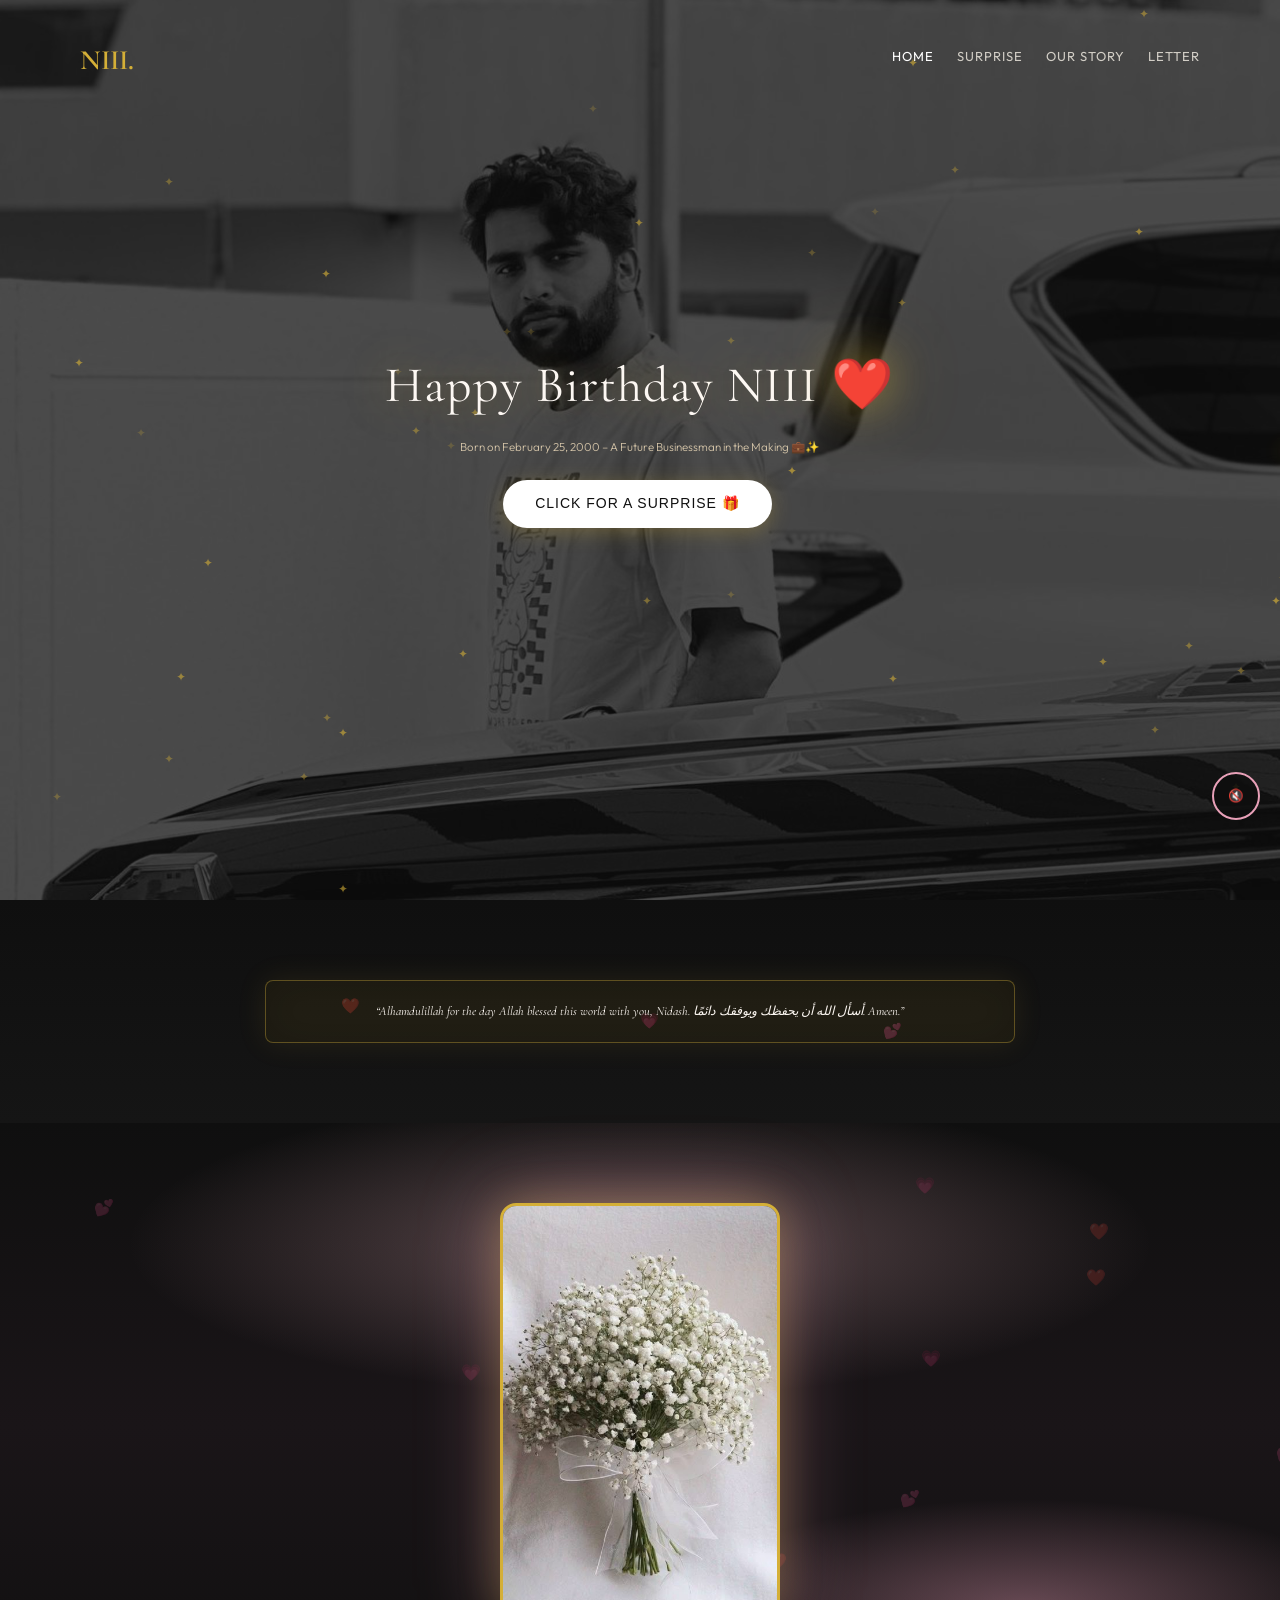
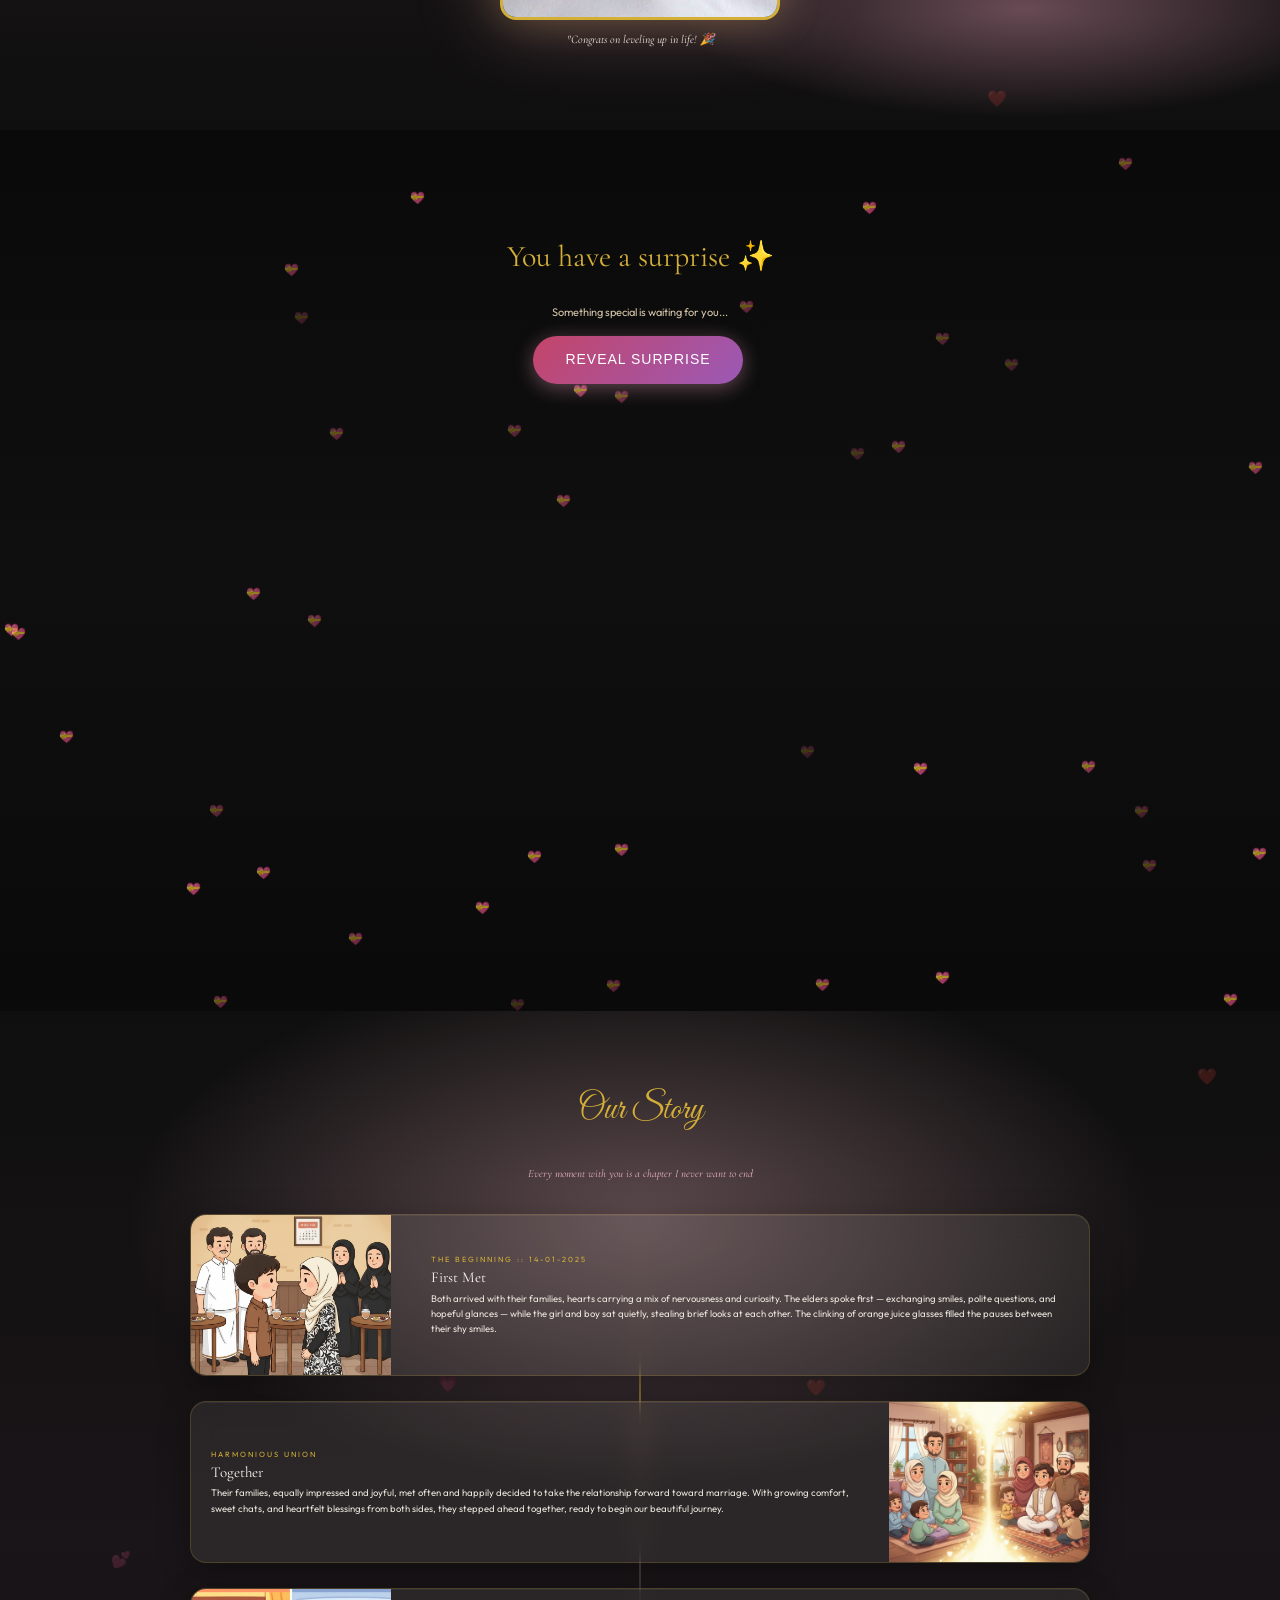
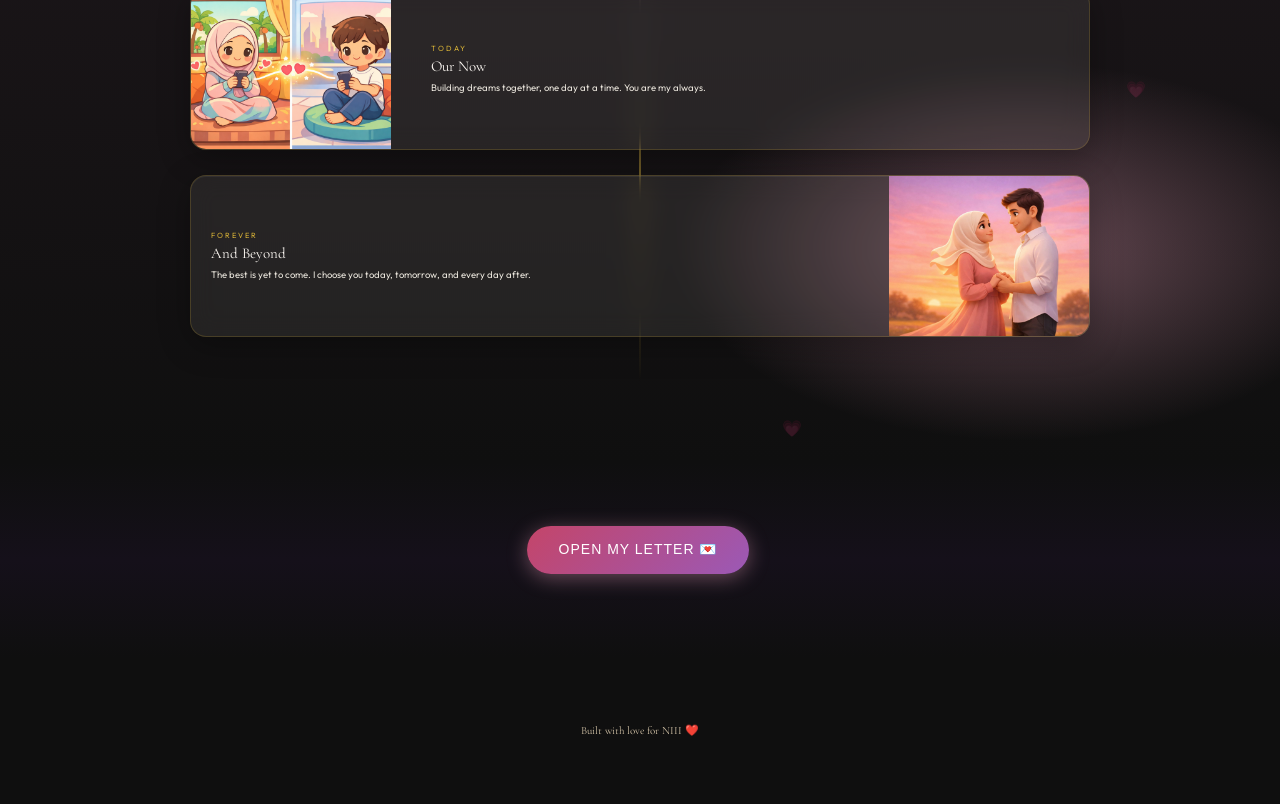
==== index.html @ e9a7aa78 "Add files via upload" ====
<!DOCTYPE html>
<html class="no-js" lang="en">
<head>
	<meta charset="utf-8">
	<meta http-equiv="X-UA-Compatible" content="IE=edge">
	<title>Happy Birthday NIII</title>
	<meta name="viewport" content="width=device-width, initial-scale=1">
	<meta name="description" content="Happy Birthday NIII — Built with love" />

	<link href="https://fonts.googleapis.com/css2?family=Great+Vibes&family=Cormorant+Garamond:ital,wght@0,400;0,600;1,400&family=Outfit:wght@300;400;500;600&display=swap" rel="stylesheet">

	<!-- Animate.css -->
	<link rel="stylesheet" href="css/animate.css">
	<link rel="stylesheet" href="css/icomoon.css">
	<link rel="stylesheet" href="css/bootstrap.css">
	<link rel="stylesheet" href="css/magnific-popup.css">
	<link rel="stylesheet" href="css/owl.carousel.min.css">
	<link rel="stylesheet" href="css/owl.theme.default.min.css">
	<link rel="stylesheet" href="css/style.css">

	<script src="js/modernizr-2.6.2.min.js"></script>
	<!--[if lt IE 9]>
	<script src="js/respond.min.js"></script>
	<![endif]-->
</head>
<body class="birthday-theme">
	<div class="fh5co-loader"></div>

	<!-- Engine intro overlay (hidden after intro) -->
	<div id="engine-intro" class="engine-intro">
		<div class="racing-line"></div>
		<div class="headlight-flash"></div>
	</div>

	<div id="page">
		<nav class="fh5co-nav birthday-nav" role="navigation">
			<div class="container">
				<div class="row">
					<div class="col-xs-6">
						<div id="fh5co-logo"><a href="index.html">NIII<strong>.</strong></a></div>
					</div>
					<div class="col-xs-6 text-right menu-1">
						<ul>
							<li class="active"><a href="#hero">Home</a></li>
							<li><a href="#surprise">Surprise</a></li>
							<li><a href="#our-story">Our Story</a></li>
							<li><a href="#letter-section">Letter</a></li>
						</ul>
					</div>
				</div>
			</div>
		</nav>

		<!-- SECTION 1 – HERO -->
		<header id="hero" class="fh5co-cover birthday-hero" role="banner">
			<div class="hero-bg" style="background-image:url(images/niith.jpeg);"></div>
			<div class="overlay"></div>
			<div class="particles-bg" id="particles-hero"></div>
			<div class="container">
				<div class="row">
					<div class="col-md-10 col-md-offset-1 text-center">
						<div class="display-t">
							<div class="display-tc animate-box" data-animate-effect="fadeIn">
								<h1 class="hero-title">Happy Birthday <span class="secret-name" id="secret-name" data-clicks="0">NIII</span> ❤️</h1>
								<h2 class="hero-subtitle">Born on February 25, 2000 – A Future Businessman in the Making 💼✨</h2>
								<!-- <div class="typing-wrap">
									<p class="typing-line"><span id="typing-text"></span><span class="cursor">|</span></p>
								</div> -->
								<p><a href="#surprise" class="btn btn-gold js-surprise-btn">Click for a Surprise 🎁</a></p>
							</div>
						</div>
					</div>
				</div>
			</div>
		</header>

		<!-- FOOD NOTICE -->
		<div id="food-notice" class="birthday-section food-notice-section">
			<div class="container">
				<div class="row">
					<div class="col-md-8 col-md-offset-2 text-center animate-box">
						<!-- <h2 class="section-heading cursive">Important Notice 🚨</h2> -->
						<div class="food-notice-box">
							<p class="food-notice-text">“Alhamdulillah for the day Allah blessed this world with you, Nidash. أسأل الله أن يحفظك ويوفقك دائمًا. Ameen.”</p>
							<div class="floating-food-icons">
								<span class="food-icon">❤️</span>
								<span class="food-icon">💕</span>
								<span class="food-icon">💗</span>
							</div>
						</div>
					</div>
				</div>
			</div>
		</div>

		<!-- BOUQUET SECTION (replaces clock) -->
		<!-- <div id="bouquet-section" class="birthday-section bouquet-section">
			<div class="container">
				<div class="row">
					<div class="col-md-6 col-md-offset-3 text-center animate-box">
						<div class="bouquet-image-wrap">
							<img src="images/dilshana.jpg" alt="Beautiful bouquet" class="bouquet-img" onerror="this.style.display='none'; this.nextElementSibling.style.display='block';">
							<div class="bouquet-placeholder" style="display:none;">💐</div>
						</div>
						<p class="bouquet-caption">For the most hardworking and loving soul</p>
					</div>
				</div>
			</div>
		</div> -->
		<!-- BOUQUET SECTION (replaces clock) -->
<div id="bouquet-section" class="birthday-section bouquet-section">
    <div class="our-story-bg">
        <div class="story-gradient"></div>
        <div class="story-hearts" id="story-hearts-bouquet"></div>
    </div>
    <div class="container">
        <div class="row">
            <div class="col-md-6 col-md-offset-3 text-center animate-box">
                <div class="bouquet-image-wrap">
                    <img src="images/dilshana.jpg" alt="Beautiful bouquet" class="bouquet-img" onerror="this.style.display='none'; this.nextElementSibling.style.display='block';">
                    <div class="bouquet-placeholder" style="display:none;">💐</div>
                </div>
                <p class="bouquet-caption">"Congrats on leveling up in life! 🎉</p>
            </div>
        </div>
    </div>
</div>

		<!-- SECTION 2 – SURPRISE (hidden until button click) -->
		<div id="surprise" class="birthday-section surprise-section">
			  <!-- Hero-style effect (no image, just overlay + particles) -->
         <div class="overlay"></div>
         <div class="particles-bg" id="particles-surprise"></div>
			<!-- Teaser: visible by default -->
			<div id="surprise-teaser" class="surprise-teaser">
				<div class="container">
					<div class="row">
						<div class="col-md-8 col-md-offset-2 text-center">
							<h2 class="section-heading cursive">You have a surprise ✨</h2>
							<p class="teaser-text">Something special is waiting for you...</p>
							<button type="button" class="btn btn-romantic js-reveal-surprise" id="reveal-surprise-btn">Reveal Surprise</button>
						</div>
					</div>
				</div>
			</div>
			<!-- Content: hidden until reveal (smooth fade-in / slide-up) -->
			<div id="surprise-content" class="surprise-content" aria-hidden="true">
				<div class="container">
					<div class="row">
						<div class="col-md-8 col-md-offset-2 text-center animate-box">
							<p class="surprise-reveal-message">Let's cut the cake together 🎂💖</p>
						</div>
					</div>
					<div class="row">
						<div class="col-md-8 col-md-offset-2 text-center animate-box">
							<p class="cake-hint">Click the cake to light the candles, then blow them 🕯️</p>
							<div class="cake-wrap" id="cake-wrap">
								<div class="cake-magic-glow" id="cake-magic-glow" aria-hidden="true"></div>
								<div class="cake-image-wrap js-cake-click" id="cake-3d" tabindex="0" role="button">
									<img src="images/momi.jpg" alt="Birthday cake" class="cake-img" onerror="this.src='data:image/svg+xml,%3Csvg xmlns=%22http://www.w3.org/2000/svg%22 viewBox=%220 0 200 180%22%3E%3Crect fill=%22%231a1a1a%22 width=%22200%22 height=%22180%22 rx=%2212%22/%3E%3Crect fill=%22%232a2a2a%22 x=%2240%22 y=%22120%22 width=%22120%22 height=%2240%22 rx=%224%22/%3E%3Crect fill=%22%232a2a2a%22 x=%2255%22 y=%2285%22 width=%2290%22 height=%2235%22 rx=%224%22/%3E%3Crect fill=%22%232a2a2a%22 x=%2270%22 y=%2255%22 width=%2260%22 height=%2230%22 rx=%224%22/%3E%3Ctext x=%22100%22 y=%22165%22 fill=%22%23d4af37%22 text-anchor=%22middle%22 font-size=%2214%22%3E🎂 Cake%3C/text%3E%3C/svg%3E';">
									<div class="candles-overlay" id="candles-wrap">
										<!-- <span class="candle" data-lit="false"></span> -->
										<span class="candle" data-lit="false"></span>
										<!-- <span class="candle" data-lit="false"></span> -->
									</div>
									<div class="cake-sparkles" id="cake-sparkles"></div>
									<div class="cake-smoke" id="cake-smoke" aria-hidden="true"></div>
								</div>
								<button type="button" class="btn btn-romantic btn-candles" id="blow-candles" disabled>Blow the Candles 🕯️</button>
							</div>
							<div id="confetti-container"></div>
							<div class="bouquet-wrap surprise-bouquet" id="bouquet-wrap">
								<!-- <div class="bouquet-emoji">💐</div>
								<p class="bouquet-text">"Congrats! You’ve officially leveled up in life. Cake and power-ups ahead!"</p> -->
								<div class="bouquet-emoji">🏁</div>
                                <p class="bouquet-text">"You’ve crossed the finish line of your last milestone. Start your next lap with style!"</p>
							</div>
						</div>
					</div>
				</div>
			</div>
		</div>

		<!-- OUR STORY – Timeline -->
		<div id="our-story" class="birthday-section our-story-section">
			<div class="our-story-bg">
				<div class="story-gradient"></div>
				<div class="story-hearts" id="story-hearts"></div>
			</div>
			<div class="container">
				<div class="row">
					<div class="col-md-8 col-md-offset-2 text-center section-header">
						<h2 class="section-heading cursive">Our Story</h2>
						<p class="section-sub">Every moment with you is a chapter I never want to end</p>
					</div>
				</div>
				<div class="timeline-wrap">
					<div class="timeline-line"></div>
					<article class="timeline-card timeline-left scroll-reveal">
						<div class="timeline-card-inner">
							<div class="timeline-img" style="background-image: url(images/final1.jpg);"></div>
							<div class="timeline-content">
								<span class="timeline-date">The Beginning :: 14-01-2025</span>
								<h3>First Met</h3>
								<p>Both arrived with their families, hearts carrying a mix of nervousness and curiosity. The elders spoke first — exchanging smiles, polite questions, and hopeful glances — while the girl and boy sat quietly, stealing brief looks at each other. The clinking of orange juice glasses filled the pauses between their shy smiles.</p>
							</div>
						</div>
					</article>
					<article class="timeline-card timeline-right scroll-reveal">
						<div class="timeline-card-inner">
							<div class="timeline-img" style="background-image: url(images/familyfinal.jpg);"></div>
							<div class="timeline-content">
								<span class="timeline-date">Harmonious Union</span>
								<h3>Together</h3>
								<p>Their families, equally impressed and joyful, met often and happily decided to take the relationship forward toward marriage. With growing comfort, sweet chats, and heartfelt blessings from both sides, they stepped ahead together, ready to begin our beautiful journey.</p>
							</div>
						</div>
					</article>
					<article class="timeline-card timeline-left scroll-reveal">
						<div class="timeline-card-inner">
							<div class="timeline-img" style="background-image: url(images/thirdd.png);"></div>
							<div class="timeline-content">
								<span class="timeline-date">Today</span>
								<h3>Our Now</h3>
								<p>Building dreams together, one day at a time. You are my always.</p>
							</div>
						</div>
					</article>
					<article class="timeline-card timeline-right scroll-reveal">
						<div class="timeline-card-inner">
							<div class="timeline-img" style="background-image: url(images/us.jpeg);"></div>
							<div class="timeline-content">
								<span class="timeline-date">Forever</span>
								<h3>And Beyond</h3>
								<p>The best is yet to come. I choose you today, tomorrow, and every day after.</p>
							</div>
						</div>
					</article>
				</div>
			</div>
		</div>

		<!-- LETTER SECTION – opens on separate page -->
		<div id="letter-section" class="birthday-section letter-section">
			<div class="container">
				<div class="row">
					<div class="col-md-8 col-md-offset-2 text-center">
						<a href="letter.html" class="btn btn-romantic btn-open-letter" id="open-letter-btn">Open My Letter 💌</a>
					</div>
				</div>
			</div>
		</div>

		<!-- FOOTER -->
		<footer id="fh5co-footer" class="birthday-footer" role="contentinfo">
			<!-- <div class="hearts-bg" id="hearts-bg"></div> -->
			<div class="container">
				<div class="row copyright">
					<div class="col-md-12 text-center">
						<p class="footer-text">Built with love for NIII ❤️</p>
					</div>
				</div>
			</div>
		</footer>
	</div>

	<!-- Secret popup -->
	<div id="secret-popup" class="secret-popup-overlay">
		<div class="secret-popup">
			<p class="secret-popup-text">"Our first birthday together… and just the beginning of forever."</p>
			<button type="button" class="btn btn-gold btn-close-popup" id="close-secret-popup">Close</button>
		</div>
	</div>

	<!-- Music toggle (fixed) -->
	<button type="button" id="music-toggle" class="music-toggle-btn" title="Toggle background music" aria-label="Toggle music">
		<span class="music-icon music-off">🔇</span>
		<span class="music-icon music-on">🎵</span>
	</button>

	<div class="gototop js-top">
		<a href="#" class="js-gotop"><i class="icon-arrow-up"></i></a>
	</div>

	<!-- Romantic background layer (hearts, particles, gradient) -->
	<div id="romantic-bg" class="romantic-bg">
		<div class="romantic-gradient"></div>
		<div class="romantic-particles" id="romantic-particles"></div>
		<div class="romantic-hearts" id="romantic-hearts"></div>
		<div class="romantic-glow"></div>
	</div>

	<!-- Audio: engine (add your file to sounds/engine.mp3) and optional romantic music -->
	<!-- <audio id="engine-sound" preload="auto">
		<source src="sounds/engine.mp3" type="audio/mpeg">
	</audio> -->
	<audio id="romantic-music" preload="auto" loop>
		<source src="sounds/hbd.mp3" type="audio/mpeg">
	</audio>
	<!-- <audio id="sparkle-sound" preload="auto">
		<source src="sounds/sparkle.mp3" type="audio/mpeg">
	</audio> -->

	<script src="js/jquery.min.js"></script>
	<script src="js/jquery.easing.1.3.js"></script>
	<script src="js/bootstrap.min.js"></script>
	<script src="js/jquery.waypoints.min.js"></script>
	<script src="js/owl.carousel.min.js"></script>
	<script src="js/jquery.stellar.min.js"></script>
	<script src="js/jquery.magnific-popup.min.js"></script>
	<script src="js/jquery.countTo.js"></script>
	<script src="js/magnific-popup-options.js"></script>
	<script src="js/main.js"></script>
	<script src="js/birthday.js"></script>
</body>
</html>
---- css/icomoon.css ----
@font-face {
  font-family: 'icomoon';
  src:  url('../fonts/icomoon/icomoon.eot?6iuir');
  src:  url('../fonts/icomoon/icomoon.eot?6iuir#iefix') format('embedded-opentype'),
    url('../fonts/icomoon/icomoon.ttf?6iuir') format('truetype'),
    url('../fonts/icomoon/icomoon.woff?6iuir') format('woff'),
    url('../fonts/icomoon/icomoon.svg?6iuir#icomoon') format('svg');
  font-weight: normal;
  font-style: normal;
}

[class^="icon-"], [class*=" icon-"] {
  /* use !important to prevent issues with browser extensions that change fonts */
  font-family: 'icomoon' !important;
  speak: none;
  font-style: normal;
  font-weight: normal;
  font-variant: normal;
  text-transform: none;
  line-height: 1;

  /* Better Font Rendering =========== */
  -webkit-font-smoothing: antialiased;
  -moz-osx-font-smoothing: grayscale;
}

.icon-eye:before {
  content: "\e000";
}
.icon-paper-clip:before {
  content: "\e001";
}
.icon-mail:before {
  content: "\e002";
}
.icon-toggle:before {
  content: "\e003";
}
.icon-layout:before {
  content: "\e004";
}
.icon-link:before {
  content: "\e005";
}
.icon-bell:before {
  content: "\e006";
}
.icon-lock:before {
  content: "\e007";
}
.icon-unlock:before {
  content: "\e008";
}
.icon-ribbon:before {
  content: "\e009";
}
.icon-image:before {
  content: "\e010";
}
.icon-signal:before {
  content: "\e011";
}
.icon-target:before {
  content: "\e012";
}
.icon-clipboard:before {
  content: "\e013";
}
.icon-clock:before {
  content: "\e014";
}
.icon-watch:before {
  content: "\e015";
}
.icon-air-play:before {
  content: "\e016";
}
.icon-camera:before {
  content: "\e017";
}
.icon-video:before {
  content: "\e018";
}
.icon-disc:before {
  content: "\e019";
}
.icon-printer:before {
  content: "\e020";
}
.icon-monitor:before {
  content: "\e021";
}
.icon-server:before {
  content: "\e022";
}
.icon-cog:before {
  content: "\e023";
}
.icon-heart:before {
  content: "\e024";
}
.icon-paragraph:before {
  content: "\e025";
}
.icon-align-justify:before {
  content: "\e026";
}
.icon-align-left:before {
  content: "\e027";
}
.icon-align-center:before {
  content: "\e028";
}
.icon-align-right:before {
  content: "\e029";
}
.icon-book:before {
  content: "\e030";
}
.icon-layers:before {
  content: "\e031";
}
.icon-stack:before {
  content: "\e032";
}
.icon-stack-2:before {
  content: "\e033";
}
.icon-paper:before {
  content: "\e034";
}
.icon-paper-stack:before {
  content: "\e035";
}
.icon-search:before {
  content: "\e036";
}
.icon-zoom-in:before {
  content: "\e037";
}
.icon-zoom-out:before {
  content: "\e038";
}
.icon-reply:before {
  content: "\e039";
}
.icon-circle-plus:before {
  content: "\e040";
}
.icon-circle-minus:before {
  content: "\e041";
}
.icon-circle-check:before {
  content: "\e042";
}
.icon-circle-cross:before {
  content: "\e043";
}
.icon-square-plus:before {
  content: "\e044";
}
.icon-square-minus:before {
  content: "\e045";
}
.icon-square-check:before {
  content: "\e046";
}
.icon-square-cross:before {
  content: "\e047";
}
.icon-microphone:before {
  content: "\e048";
}
.icon-record:before {
  content: "\e049";
}
.icon-skip-back:before {
  content: "\e050";
}
.icon-rewind:before {
  content: "\e051";
}
.icon-play:before {
  content: "\e052";
}
.icon-pause:before {
  content: "\e053";
}
.icon-stop:before {
  content: "\e054";
}
.icon-fast-forward:before {
  content: "\e055";
}
.icon-skip-forward:before {
  content: "\e056";
}
.icon-shuffle:before {
  content: "\e057";
}
.icon-repeat:before {
  content: "\e058";
}
.icon-folder:before {
  content: "\e059";
}
.icon-umbrella:before {
  content: "\e060";
}
.icon-moon:before {
  content: "\e061";
}
.icon-thermometer:before {
  content: "\e062";
}
.icon-drop:before {
  content: "\e063";
}
.icon-sun:before {
  content: "\e064";
}
.icon-cloud:before {
  content: "\e065";
}
.icon-cloud-upload:before {
  content: "\e066";
}
.icon-cloud-download:before {
  content: "\e067";
}
.icon-upload:before {
  content: "\e068";
}
.icon-download:before {
  content: "\e069";
}
.icon-location:before {
  content: "\e070";
}
.icon-location-2:before {
  content: "\e071";
}
.icon-map:before {
  content: "\e072";
}
.icon-battery:before {
  content: "\e073";
}
.icon-head:before {
  content: "\e074";
}
.icon-briefcase:before {
  content: "\e075";
}
.icon-speech-bubble:before {
  content: "\e076";
}
.icon-anchor:before {
  content: "\e077";
}
.icon-globe:before {
  content: "\e078";
}
.icon-box:before {
  content: "\e079";
}
.icon-reload:before {
  content: "\e080";
}
.icon-share:before {
  content: "\e081";
}
.icon-marquee:before {
  content: "\e082";
}
.icon-marquee-plus:before {
  content: "\e083";
}
.icon-marquee-minus:before {
  content: "\e084";
}
.icon-tag:before {
  content: "\e085";
}
.icon-power:before {
  content: "\e086";
}
.icon-command:before {
  content: "\e087";
}
.icon-alt:before {
  content: "\e088";
}
.icon-esc:before {
  content: "\e089";
}
.icon-bar-graph:before {
  content: "\e090";
}
.icon-bar-graph-2:before {
  content: "\e091";
}
.icon-pie-graph:before {
  content: "\e092";
}
.icon-star:before {
  content: "\e093";
}
.icon-arrow-left:before {
  content: "\e094";
}
.icon-arrow-right:before {
  content: "\e095";
}
.icon-arrow-up:before {
  content: "\e096";
}
.icon-arrow-down:before {
  content: "\e097";
}
.icon-volume:before {
  content: "\e098";
}
.icon-mute:before {
  content: "\e099";
}
.icon-content-right:before {
  content: "\e100";
}
.icon-content-left:before {
  content: "\e101";
}
.icon-grid:before {
  content: "\e102";
}
.icon-grid-2:before {
  content: "\e103";
}
.icon-columns:before {
  content: "\e104";
}
.icon-loader:before {
  content: "\e105";
}
.icon-bag:before {
  content: "\e106";
}
.icon-ban:before {
  content: "\e107";
}
.icon-flag:before {
  content: "\e108";
}
.icon-trash:before {
  content: "\e109";
}
.icon-expand:before {
  content: "\e110";
}
.icon-contract:before {
  content: "\e111";
}
.icon-maximize:before {
  content: "\e112";
}
.icon-minimize:before {
  content: "\e113";
}
.icon-plus:before {
  content: "\e114";
}
.icon-minus:before {
  content: "\e115";
}
.icon-check:before {
  content: "\e116";
}
.icon-cross:before {
  content: "\e117";
}
.icon-move:before {
  content: "\e118";
}
.icon-delete:before {
  content: "\e119";
}
.icon-menu:before {
  content: "\e120";
}
.icon-archive:before {
  content: "\e121";
}
.icon-inbox:before {
  content: "\e122";
}
.icon-outbox:before {
  content: "\e123";
}
.icon-file:before {
  content: "\e124";
}
.icon-file-add:before {
  content: "\e125";
}
.icon-file-subtract:before {
  content: "\e126";
}
.icon-help:before {
  content: "\e127";
}
.icon-open:before {
  content: "\e128";
}
.icon-ellipsis:before {
  content: "\e129";
}
.icon-add-to-list:before {
  content: "\e900";
}
.icon-classic-computer:before {
  content: "\e901";
}
.icon-controller-fast-backward:before {
  content: "\e902";
}
.icon-creative-commons-attribution:before {
  content: "\e903";
}
.icon-creative-commons-noderivs:before {
  content: "\e904";
}
.icon-creative-commons-noncommercial-eu:before {
  content: "\e905";
}
.icon-creative-commons-noncommercial-us:before {
  content: "\e906";
}
.icon-creative-commons-public-domain:before {
  content: "\e907";
}
.icon-creative-commons-remix:before {
  content: "\e908";
}
.icon-creative-commons-share:before {
  content: "\e909";
}
.icon-creative-commons-sharealike:before {
  content: "\e90a";
}
.icon-creative-commons:before {
  content: "\e90b";
}
.icon-document-landscape:before {
  content: "\e90c";
}
.icon-remove-user:before {
  content: "\e90d";
}
.icon-warning:before {
  content: "\e90e";
}
.icon-arrow-bold-down:before {
  content: "\e90f";
}
.icon-arrow-bold-left:before {
  content: "\e910";
}
.icon-arrow-bold-right:before {
  content: "\e911";
}
.icon-arrow-bold-up:before {
  content: "\e912";
}
.icon-arrow-down2:before {
  content: "\e913";
}
.icon-arrow-left2:before {
  content: "\e914";
}
.icon-arrow-long-down:before {
  content: "\e915";
}
.icon-arrow-long-left:before {
  content: "\e916";
}
.icon-arrow-long-right:before {
  content: "\e917";
}
.icon-arrow-long-up:before {
  content: "\e918";
}
.icon-arrow-right2:before {
  content: "\e919";
}
.icon-arrow-up2:before {
  content: "\e91a";
}
.icon-arrow-with-circle-down:before {
  content: "\e91b";
}
.icon-arrow-with-circle-left:before {
  content: "\e91c";
}
.icon-arrow-with-circle-right:before {
  content: "\e91d";
}
.icon-arrow-with-circle-up:before {
  content: "\e91e";
}
.icon-bookmark:before {
  content: "\e91f";
}
.icon-bookmarks:before {
  content: "\e920";
}
.icon-chevron-down:before {
  content: "\e921";
}
.icon-chevron-left:before {
  content: "\e922";
}
.icon-chevron-right:before {
  content: "\e923";
}
.icon-chevron-small-down:before {
  content: "\e924";
}
.icon-chevron-small-left:before {
  content: "\e925";
}
.icon-chevron-small-right:before {
  content: "\e926";
}
.icon-chevron-small-up:before {
  content: "\e927";
}
.icon-chevron-thin-down:before {
  content: "\e928";
}
.icon-chevron-thin-left:before {
  content: "\e929";
}
.icon-chevron-thin-right:before {
  content: "\e92a";
}
.icon-chevron-thin-up:before {
  content: "\e92b";
}
.icon-chevron-up:before {
  content: "\e92c";
}
.icon-chevron-with-circle-down:before {
  content: "\e92d";
}
.icon-chevron-with-circle-left:before {
  content: "\e92e";
}
.icon-chevron-with-circle-right:before {
  content: "\e92f";
}
.icon-chevron-with-circle-up:before {
  content: "\e930";
}
.icon-cloud2:before {
  content: "\e931";
}
.icon-controller-fast-forward:before {
  content: "\e932";
}
.icon-controller-jump-to-start:before {
  content: "\e933";
}
.icon-controller-next:before {
  content: "\e934";
}
.icon-controller-paus:before {
  content: "\e935";
}
.icon-controller-play:before {
  content: "\e936";
}
.icon-controller-record:before {
  content: "\e937";
}
.icon-controller-stop:before {
  content: "\e938";
}
.icon-controller-volume:before {
  content: "\e939";
}
.icon-dot-single:before {
  content: "\e93a";
}
.icon-dots-three-horizontal:before {
  content: "\e93b";
}
.icon-dots-three-vertical:before {
  content: "\e93c";
}
.icon-dots-two-horizontal:before {
  content: "\e93d";
}
.icon-dots-two-vertical:before {
  content: "\e93e";
}
.icon-download2:before {
  content: "\e93f";
}
.icon-emoji-flirt:before {
  content: "\e940";
}
.icon-flow-branch:before {
  content: "\e941";
}
.icon-flow-cascade:before {
  content: "\e942";
}
.icon-flow-line:before {
  content: "\e943";
}
.icon-flow-parallel:before {
  content: "\e944";
}
.icon-flow-tree:before {
  content: "\e945";
}
.icon-install:before {
  content: "\e946";
}
.icon-layers2:before {
  content: "\e947";
}
.icon-open-book:before {
  content: "\e948";
}
.icon-resize-100:before {
  content: "\e949";
}
.icon-resize-full-screen:before {
  content: "\e94a";
}
.icon-save:before {
  content: "\e94b";
}
.icon-select-arrows:before {
  content: "\e94c";
}
.icon-sound-mute:before {
  content: "\e94d";
}
.icon-sound:before {
  content: "\e94e";
}
.icon-trash2:before {
  content: "\e94f";
}
.icon-triangle-down:before {
  content: "\e950";
}
.icon-triangle-left:before {
  content: "\e951";
}
.icon-triangle-right:before {
  content: "\e952";
}
.icon-triangle-up:before {
  content: "\e953";
}
.icon-uninstall:before {
  content: "\e954";
}
.icon-upload-to-cloud:before {
  content: "\e955";
}
.icon-upload2:before {
  content: "\e956";
}
.icon-add-user:before {
  content: "\e957";
}
.icon-address:before {
  content: "\e958";
}
.icon-adjust:before {
  content: "\e959";
}
.icon-air:before {
  content: "\e95a";
}
.icon-aircraft-landing:before {
  content: "\e95b";
}
.icon-aircraft-take-off:before {
  content: "\e95c";
}
.icon-aircraft:before {
  content: "\e95d";
}
.icon-align-bottom:before {
  content: "\e95e";
}
.icon-align-horizontal-middle:before {
  content: "\e95f";
}
.icon-align-left2:before {
  content: "\e960";
}
.icon-align-right2:before {
  content: "\e961";
}
.icon-align-top:before {
  content: "\e962";
}
.icon-align-vertical-middle:before {
  content: "\e963";
}
.icon-archive2:before {
  content: "\e964";
}
.icon-area-graph:before {
  content: "\e965";
}
.icon-attachment:before {
  content: "\e966";
}
.icon-awareness-ribbon:before {
  content: "\e967";
}
.icon-back-in-time:before {
  content: "\e968";
}
.icon-back:before {
  content: "\e969";
}
.icon-bar-graph2:before {
  content: "\e96a";
}
.icon-battery2:before {
  content: "\e96b";
}
.icon-beamed-note:before {
  content: "\e96c";
}
.icon-bell2:before {
  content: "\e96d";
}
.icon-blackboard:before {
  content: "\e96e";
}
.icon-block:before {
  content: "\e96f";
}
.icon-book2:before {
  content: "\e970";
}
.icon-bowl:before {
  content: "\e971";
}
.icon-box2:before {
  content: "\e972";
}
.icon-briefcase2:before {
  content: "\e973";
}
.icon-browser:before {
  content: "\e974";
}
.icon-brush:before {
  content: "\e975";
}
.icon-bucket:before {
  content: "\e976";
}
.icon-cake:before {
  content: "\e977";
}
.icon-calculator:before {
  content: "\e978";
}
.icon-calendar:before {
  content: "\e979";
}
.icon-camera2:before {
  content: "\e97a";
}
.icon-ccw:before {
  content: "\e97b";
}
.icon-chat:before {
  content: "\e97c";
}
.icon-check2:before {
  content: "\e97d";
}
.icon-circle-with-cross:before {
  content: "\e97e";
}
.icon-circle-with-minus:before {
  content: "\e97f";
}
.icon-circle-with-plus:before {
  content: "\e980";
}
.icon-circle:before {
  content: "\e981";
}
.icon-circular-graph:before {
  content: "\e982";
}
.icon-clapperboard:before {
  content: "\e983";
}
.icon-clipboard2:before {
  content: "\e984";
}
.icon-clock2:before {
  content: "\e985";
}
.icon-code:before {
  content: "\e986";
}
.icon-cog2:before {
  content: "\e987";
}
.icon-colours:before {
  content: "\e988";
}
.icon-compass:before {
  content: "\e989";
}
.icon-copy:before {
  content: "\e98a";
}
.icon-credit-card:before {
  content: "\e98b";
}
.icon-credit:before {
  content: "\e98c";
}
.icon-cross2:before {
  content: "\e98d";
}
.icon-cup:before {
  content: "\e98e";
}
.icon-cw:before {
  content: "\e98f";
}
.icon-cycle:before {
  content: "\e990";
}
.icon-database:before {
  content: "\e991";
}
.icon-dial-pad:before {
  content: "\e992";
}
.icon-direction:before {
  content: "\e993";
}
.icon-document:before {
  content: "\e994";
}
.icon-documents:before {
  content: "\e995";
}
.icon-drink:before {
  content: "\e996";
}
.icon-drive:before {
  content: "\e997";
}
.icon-drop2:before {
  content: "\e998";
}
.icon-edit:before {
  content: "\e999";
}
.icon-email:before {
  content: "\e99a";
}
.icon-emoji-happy:before {
  content: "\e99b";
}
.icon-emoji-neutral:before {
  content: "\e99c";
}
.icon-emoji-sad:before {
  content: "\e99d";
}
.icon-erase:before {
  content: "\e99e";
}
.icon-eraser:before {
  content: "\e99f";
}
.icon-export:before {
  content: "\e9a0";
}
.icon-eye2:before {
  content: "\e9a1";
}
.icon-feather:before {
  content: "\e9a2";
}
.icon-flag2:before {
  content: "\e9a3";
}
.icon-flash:before {
  content: "\e9a4";
}
.icon-flashlight:before {
  content: "\e9a5";
}
.icon-flat-brush:before {
  content: "\e9a6";
}
.icon-folder-images:before {
  content: "\e9a7";
}
.icon-folder-music:before {
  content: "\e9a8";
}
.icon-folder-video:before {
  content: "\e9a9";
}
.icon-folder2:before {
  content: "\e9aa";
}
.icon-forward:before {
  content: "\e9ab";
}
.icon-funnel:before {
  content: "\e9ac";
}
.icon-game-controller:before {
  content: "\e9ad";
}
.icon-gauge:before {
  content: "\e9ae";
}
.icon-globe2:before {
  content: "\e9af";
}
.icon-graduation-cap:before {
  content: "\e9b0";
}
.icon-grid2:before {
  content: "\e9b1";
}
.icon-hair-cross:before {
  content: "\e9b2";
}
.icon-hand:before {
  content: "\e9b3";
}
.icon-heart-outlined:before {
  content: "\e9b4";
}
.icon-heart2:before {
  content: "\e9b5";
}
.icon-help-with-circle:before {
  content: "\e9b6";
}
.icon-help2:before {
  content: "\e9b7";
}
.icon-home:before {
  content: "\e9b8";
}
.icon-hour-glass:before {
  content: "\e9b9";
}
.icon-image-inverted:before {
  content: "\e9ba";
}
.icon-image2:before {
  content: "\e9bb";
}
.icon-images:before {
  content: "\e9bc";
}
.icon-inbox2:before {
  content: "\e9bd";
}
.icon-infinity:before {
  content: "\e9be";
}
.icon-info-with-circle:before {
  content: "\e9bf";
}
.icon-info:before {
  content: "\e9c0";
}
.icon-key:before {
  content: "\e9c1";
}
.icon-keyboard:before {
  content: "\e9c2";
}
.icon-lab-flask:before {
  content: "\e9c3";
}
.icon-landline:before {
  content: "\e9c4";
}
.icon-language:before {
  content: "\e9c5";
}
.icon-laptop:before {
  content: "\e9c6";
}
.icon-leaf:before {
  content: "\e9c7";
}
.icon-level-down:before {
  content: "\e9c8";
}
.icon-level-up:before {
  content: "\e9c9";
}
.icon-lifebuoy:before {
  content: "\e9ca";
}
.icon-light-bulb:before {
  content: "\e9cb";
}
.icon-light-down:before {
  content: "\e9cc";
}
.icon-light-up:before {
  content: "\e9cd";
}
.icon-line-graph:before {
  content: "\e9ce";
}
.icon-link2:before {
  content: "\e9cf";
}
.icon-list:before {
  content: "\e9d0";
}
.icon-location-pin:before {
  content: "\e9d1";
}
.icon-location2:before {
  content: "\e9d2";
}
.icon-lock-open:before {
  content: "\e9d3";
}
.icon-lock2:before {
  content: "\e9d4";
}
.icon-log-out:before {
  content: "\e9d5";
}
.icon-login:before {
  content: "\e9d6";
}
.icon-loop:before {
  content: "\e9d7";
}
.icon-magnet:before {
  content: "\e9d8";
}
.icon-magnifying-glass:before {
  content: "\e9d9";
}
.icon-mail2:before {
  content: "\e9da";
}
.icon-man:before {
  content: "\e9db";
}
.icon-map2:before {
  content: "\e9dc";
}
.icon-mask:before {
  content: "\e9dd";
}
.icon-medal:before {
  content: "\e9de";
}
.icon-megaphone:before {
  content: "\e9df";
}
.icon-menu2:before {
  content: "\e9e0";
}
.icon-message:before {
  content: "\e9e1";
}
.icon-mic:before {
  content: "\e9e2";
}
.icon-minus2:before {
  content: "\e9e3";
}
.icon-mobile:before {
  content: "\e9e4";
}
.icon-modern-mic:before {
  content: "\e9e5";
}
.icon-moon2:before {
  content: "\e9e6";
}
.icon-mouse:before {
  content: "\e9e7";
}
.icon-music:before {
  content: "\e9e8";
}
.icon-network:before {
  content: "\e9e9";
}
.icon-new-message:before {
  content: "\e9ea";
}
.icon-new:before {
  content: "\e9eb";
}
.icon-news:before {
  content: "\e9ec";
}
.icon-note:before {
  content: "\e9ed";
}
.icon-notification:before {
  content: "\e9ee";
}
.icon-old-mobile:before {
  content: "\e9ef";
}
.icon-old-phone:before {
  content: "\e9f0";
}
.icon-palette:before {
  content: "\e9f1";
}
.icon-paper-plane:before {
  content: "\e9f2";
}
.icon-pencil:before {
  content: "\e9f3";
}
.icon-phone:before {
  content: "\e9f4";
}
.icon-pie-chart:before {
  content: "\e9f5";
}
.icon-pin:before {
  content: "\e9f6";
}
.icon-plus2:before {
  content: "\e9f7";
}
.icon-popup:before {
  content: "\e9f8";
}
.icon-power-plug:before {
  content: "\e9f9";
}
.icon-price-ribbon:before {
  content: "\e9fa";
}
.icon-price-tag:before {
  content: "\e9fb";
}
.icon-print:before {
  content: "\e9fc";
}
.icon-progress-empty:before {
  content: "\e9fd";
}
.icon-progress-full:before {
  content: "\e9fe";
}
.icon-progress-one:before {
  content: "\e9ff";
}
.icon-progress-two:before {
  content: "\ea00";
}
.icon-publish:before {
  content: "\ea01";
}
.icon-quote:before {
  content: "\ea02";
}
.icon-radio:before {
  content: "\ea03";
}
.icon-reply-all:before {
  content: "\ea04";
}
.icon-reply2:before {
  content: "\ea05";
}
.icon-retweet:before {
  content: "\ea06";
}
.icon-rocket:before {
  content: "\ea07";
}
.icon-round-brush:before {
  content: "\ea08";
}
.icon-rss:before {
  content: "\ea09";
}
.icon-ruler:before {
  content: "\ea0a";
}
.icon-scissors:before {
  content: "\ea0b";
}
.icon-share-alternitive:before {
  content: "\ea0c";
}
.icon-share2:before {
  content: "\ea0d";
}
.icon-shareable:before {
  content: "\ea0e";
}
.icon-shield:before {
  content: "\ea0f";
}
.icon-shop:before {
  content: "\ea10";
}
.icon-shopping-bag:before {
  content: "\ea11";
}
.icon-shopping-basket:before {
  content: "\ea12";
}
.icon-shopping-cart:before {
  content: "\ea13";
}
.icon-shuffle2:before {
  content: "\ea14";
}
.icon-signal2:before {
  content: "\ea15";
}
.icon-sound-mix:before {
  content: "\ea16";
}
.icon-sports-club:before {
  content: "\ea17";
}
.icon-spreadsheet:before {
  content: "\ea18";
}
.icon-squared-cross:before {
  content: "\ea19";
}
.icon-squared-minus:before {
  content: "\ea1a";
}
.icon-squared-plus:before {
  content: "\ea1b";
}
.icon-star-outlined:before {
  content: "\ea1c";
}
.icon-star2:before {
  content: "\ea1d";
}
.icon-stopwatch:before {
  content: "\ea1e";
}
.icon-suitcase:before {
  content: "\ea1f";
}
.icon-swap:before {
  content: "\ea20";
}
.icon-sweden:before {
  content: "\ea21";
}
.icon-switch:before {
  content: "\ea22";
}
.icon-tablet:before {
  content: "\ea23";
}
.icon-tag2:before {
  content: "\ea24";
}
.icon-text-document-inverted:before {
  content: "\ea25";
}
.icon-text-document:before {
  content: "\ea26";
}
.icon-text:before {
  content: "\ea27";
}
.icon-thermometer2:before {
  content: "\ea28";
}
.icon-thumbs-down:before {
  content: "\ea29";
}
.icon-thumbs-up:before {
  content: "\ea2a";
}
.icon-thunder-cloud:before {
  content: "\ea2b";
}
.icon-ticket:before {
  content: "\ea2c";
}
.icon-time-slot:before {
  content: "\ea2d";
}
.icon-tools:before {
  content: "\ea2e";
}
.icon-traffic-cone:before {
  content: "\ea2f";
}
.icon-tree:before {
  content: "\ea30";
}
.icon-trophy:before {
  content: "\ea31";
}
.icon-tv:before {
  content: "\ea32";
}
.icon-typing:before {
  content: "\ea33";
}
.icon-unread:before {
  content: "\ea34";
}
.icon-untag:before {
  content: "\ea35";
}
.icon-user:before {
  content: "\ea36";
}
.icon-users:before {
  content: "\ea37";
}
.icon-v-card:before {
  content: "\ea38";
}
.icon-video2:before {
  content: "\ea39";
}
.icon-vinyl:before {
  content: "\ea3a";
}
.icon-voicemail:before {
  content: "\ea3b";
}
.icon-wallet:before {
  content: "\ea3c";
}
.icon-water:before {
  content: "\ea3d";
}
.icon-px-with-circle:before {
  content: "\ea3e";
}
.icon-px:before {
  content: "\ea3f";
}
.icon-basecamp:before {
  content: "\ea40";
}
.icon-behance:before {
  content: "\ea41";
}
.icon-creative-cloud:before {
  content: "\ea42";
}
.icon-dropbox:before {
  content: "\ea43";
}
.icon-evernote:before {
  content: "\ea44";
}
.icon-flattr:before {
  content: "\ea45";
}
.icon-foursquare:before {
  content: "\ea46";
}
.icon-google-drive:before {
  content: "\ea47";
}
.icon-google-hangouts:before {
  content: "\ea48";
}
.icon-grooveshark:before {
  content: "\ea49";
}
.icon-icloud:before {
  content: "\ea4a";
}
.icon-mixi:before {
  content: "\ea4b";
}
.icon-onedrive:before {
  content: "\ea4c";
}
.icon-paypal:before {
  content: "\ea4d";
}
.icon-picasa:before {
  content: "\ea4e";
}
.icon-qq:before {
  content: "\ea4f";
}
.icon-rdio-with-circle:before {
  content: "\ea50";
}
.icon-renren:before {
  content: "\ea51";
}
.icon-scribd:before {
  content: "\ea52";
}
.icon-sina-weibo:before {
  content: "\ea53";
}
.icon-skype-with-circle:before {
  content: "\ea54";
}
.icon-skype:before {
  content: "\ea55";
}
.icon-slideshare:before {
  content: "\ea56";
}
.icon-smashing:before {
  content: "\ea57";
}
.icon-soundcloud:before {
  content: "\ea58";
}
.icon-spotify-with-circle:before {
  content: "\ea59";
}
.icon-spotify:before {
  content: "\ea5a";
}
.icon-swarm:before {
  content: "\ea5b";
}
.icon-vine-with-circle:before {
  content: "\ea5c";
}
.icon-vine:before {
  content: "\ea5d";
}
.icon-vk-alternitive:before {
  content: "\ea5e";
}
.icon-vk-with-circle:before {
  content: "\ea5f";
}
.icon-vk:before {
  content: "\ea60";
}
.icon-xing-with-circle:before {
  content: "\ea61";
}
.icon-xing:before {
  content: "\ea62";
}
.icon-yelp:before {
  content: "\ea63";
}
.icon-dribbble-with-circle:before {
  content: "\ea64";
}
.icon-dribbble:before {
  content: "\ea65";
}
.icon-facebook-with-circle:before {
  content: "\ea66";
}
.icon-facebook:before {
  content: "\ea67";
}
.icon-flickr-with-circle:before {
  content: "\ea68";
}
.icon-flickr:before {
  content: "\ea69";
}
.icon-github-with-circle:before {
  content: "\ea6a";
}
.icon-github:before {
  content: "\ea6b";
}
.icon-google-with-circle:before {
  content: "\ea6c";
}
.icon-google:before {
  content: "\ea6d";
}
.icon-instagram-with-circle:before {
  content: "\ea6e";
}
.icon-instagram:before {
  content: "\ea6f";
}
.icon-lastfm-with-circle:before {
  content: "\ea70";
}
.icon-lastfm:before {
  content: "\ea71";
}
.icon-linkedin-with-circle:before {
  content: "\ea72";
}
.icon-linkedin:before {
  content: "\ea73";
}
.icon-pinterest-with-circle:before {
  content: "\ea74";
}
.icon-pinterest:before {
  content: "\ea75";
}
.icon-rdio:before {
  content: "\ea76";
}
.icon-stumbleupon-with-circle:before {
  content: "\ea77";
}
.icon-stumbleupon:before {
  content: "\ea78";
}
.icon-tumblr-with-circle:before {
  content: "\ea79";
}
.icon-tumblr:before {
  content: "\ea7a";
}
.icon-twitter-with-circle:before {
  content: "\ea7b";
}
.icon-twitter:before {
  content: "\ea7c";
}
.icon-vimeo-with-circle:before {
  content: "\ea7d";
}
.icon-vimeo:before {
  content: "\ea7e";
}
.icon-youtube-with-circle:before {
  content: "\ea7f";
}
.icon-youtube:before {
  content: "\ea80";
}
---- css/style.css ----
@font-face {
  font-family: 'icomoon';
  src: url("../fonts/icomoon/icomoon.eot?srf3rx");
  src: url("../fonts/icomoon/icomoon.eot?srf3rx#iefix") format("embedded-opentype"), url("../fonts/icomoon/icomoon.ttf?srf3rx") format("truetype"), url("../fonts/icomoon/icomoon.woff?srf3rx") format("woff"), url("../fonts/icomoon/icomoon.svg?srf3rx#icomoon") format("svg");
  font-weight: normal;
  font-style: normal;
}
/* =======================================================
*
* 	Template Style 
*
* ======================================================= */
body {
  font-family: "Work Sans", Arial, sans-serif;
  font-weight: 400;
  font-size: 16px;
  line-height: 1.7;
  color: #828282;
  background: #fff;
}

#page {
  position: relative;
  overflow-x: hidden;
  width: 100%;
  height: 100%;
  -webkit-transition: 0.5s;
  -o-transition: 0.5s;
  transition: 0.5s;
}
.offcanvas #page {
  overflow: hidden;
  position: absolute;
}
.offcanvas #page:after {
  -webkit-transition: 2s;
  -o-transition: 2s;
  transition: 2s;
  position: absolute;
  top: 0;
  right: 0;
  bottom: 0;
  left: 0;
  z-index: 101;
  background: rgba(0, 0, 0, 0.7);
  content: "";
}

a {
  color: #F14E95;
  -webkit-transition: 0.5s;
  -o-transition: 0.5s;
  transition: 0.5s;
}
a:hover, a:active, a:focus {
  color: #F14E95;
  outline: none;
  text-decoration: none;
}

p {
  margin-bottom: 20px;
}

h1, h2, h3, h4, h5, h6, figure {
  color: #000;
  font-family: "Work Sans", Arial, sans-serif;
  font-weight: 400;
  margin: 0 0 20px 0;
}

::-webkit-selection {
  color: #fff;
  background: #F14E95;
}

::-moz-selection {
  color: #fff;
  background: #F14E95;
}

::selection {
  color: #fff;
  background: #F14E95;
}

.fh5co-nav {
  position: absolute;
  top: 0;
  margin: 0;
  padding: 0;
  width: 100%;
  padding: 40px 0;
  z-index: 1001;
}
@media screen and (max-width: 768px) {
  .fh5co-nav {
    padding: 20px 0;
  }
}
.fh5co-nav #fh5co-logo {
  font-size: 40px;
  margin: 0;
  padding: 0;
  line-height: 40px;
  font-family: "Sacramento", Arial, serif;
}
.fh5co-nav a {
  padding: 5px 10px;
  color: #fff;
}
@media screen and (max-width: 768px) {
  .fh5co-nav .menu-1, .fh5co-nav .menu-2 {
    display: none;
  }
}
.fh5co-nav ul {
  padding: 0;
  margin: 2px 0 0 0;
}
.fh5co-nav ul li {
  padding: 0;
  margin: 0;
  list-style: none;
  display: inline;
}
.fh5co-nav ul li a {
  font-size: 14px;
  padding: 30px 10px;
  text-transform: uppercase;
  color: rgba(255, 255, 255, 0.5);
  -webkit-transition: 0.5s;
  -o-transition: 0.5s;
  transition: 0.5s;
}
.fh5co-nav ul li a:hover, .fh5co-nav ul li a:focus, .fh5co-nav ul li a:active {
  color: white;
}
.fh5co-nav ul li.has-dropdown {
  position: relative;
}
.fh5co-nav ul li.has-dropdown .dropdown {
  width: 130px;
  -webkit-box-shadow: 0px 14px 33px -9px rgba(0, 0, 0, 0.75);
  -moz-box-shadow: 0px 14px 33px -9px rgba(0, 0, 0, 0.75);
  box-shadow: 0px 14px 33px -9px rgba(0, 0, 0, 0.75);
  z-index: 1002;
  visibility: hidden;
  opacity: 0;
  position: absolute;
  top: 40px;
  left: 0;
  text-align: left;
  background: #fff;
  padding: 20px;
  -webkit-border-radius: 4px;
  -moz-border-radius: 4px;
  -ms-border-radius: 4px;
  border-radius: 4px;
  -webkit-transition: 0s;
  -o-transition: 0s;
  transition: 0s;
}
.fh5co-nav ul li.has-dropdown .dropdown:before {
  bottom: 100%;
  left: 40px;
  border: solid transparent;
  content: " ";
  height: 0;
  width: 0;
  position: absolute;
  pointer-events: none;
  border-bottom-color: #fff;
  border-width: 8px;
  margin-left: -8px;
}
.fh5co-nav ul li.has-dropdown .dropdown li {
  display: block;
  margin-bottom: 7px;
}
.fh5co-nav ul li.has-dropdown .dropdown li:last-child {
  margin-bottom: 0;
}
.fh5co-nav ul li.has-dropdown .dropdown li a {
  padding: 2px 0;
  display: block;
  color: #999999;
  line-height: 1.2;
  text-transform: none;
  font-size: 15px;
}
.fh5co-nav ul li.has-dropdown .dropdown li a:hover {
  color: #000;
}
.fh5co-nav ul li.has-dropdown:hover a, .fh5co-nav ul li.has-dropdown:focus a {
  color: #fff;
}
.fh5co-nav ul li.btn-cta a {
  color: #F14E95;
}
.fh5co-nav ul li.btn-cta a span {
  background: #fff;
  padding: 4px 20px;
  display: -moz-inline-stack;
  display: inline-block;
  zoom: 1;
  *display: inline;
  -webkit-transition: 0.3s;
  -o-transition: 0.3s;
  transition: 0.3s;
  -webkit-border-radius: 100px;
  -moz-border-radius: 100px;
  -ms-border-radius: 100px;
  border-radius: 100px;
}
.fh5co-nav ul li.btn-cta a:hover span {
  -webkit-box-shadow: 0px 14px 20px -9px rgba(0, 0, 0, 0.75);
  -moz-box-shadow: 0px 14px 20px -9px rgba(0, 0, 0, 0.75);
  box-shadow: 0px 14px 20px -9px rgba(0, 0, 0, 0.75);
}
.fh5co-nav ul li.active > a {
  color: #fff !important;
}

#fh5co-counter,
#fh5co-event,
.fh5co-bg {
  background-size: cover;
  background-position: top center;
  background-repeat: no-repeat;
  position: relative;
}

.fh5co-bg {
  background-position: center center;
  width: 100%;
  float: left;
  position: relative;
}

.fh5co-video {
  height: 450px;
  overflow: hidden;
  -webkit-border-radius: 7px;
  -moz-border-radius: 7px;
  -ms-border-radius: 7px;
  border-radius: 7px;
}
.fh5co-video a {
  z-index: 1001;
  position: absolute;
  top: 50%;
  left: 50%;
  margin-top: -45px;
  margin-left: -45px;
  width: 90px;
  height: 90px;
  display: table;
  text-align: center;
  background: #fff;
  -webkit-box-shadow: 0px 14px 30px -15px rgba(0, 0, 0, 0.75);
  -moz-box-shadow: 0px 14px 30px -15px rgba(0, 0, 0, 0.75);
  box-shadow: 0px 14px 30px -15px rgba(0, 0, 0, 0.75);
  -webkit-border-radius: 50%;
  -moz-border-radius: 50%;
  -ms-border-radius: 50%;
  border-radius: 50%;
}
.fh5co-video a i {
  text-align: center;
  display: table-cell;
  vertical-align: middle;
  font-size: 40px;
}
.fh5co-video .overlay {
  position: absolute;
  top: 0;
  left: 0;
  right: 0;
  bottom: 0;
  background: rgba(0, 0, 0, 0.5);
  -webkit-transition: 0.5s;
  -o-transition: 0.5s;
  transition: 0.5s;
}
.fh5co-video:hover .overlay {
  background: rgba(0, 0, 0, 0.7);
}
.fh5co-video:hover a {
  position: relative;
  -webkit-transform: scale(1.2);
  -moz-transform: scale(1.2);
  -ms-transform: scale(1.2);
  -o-transform: scale(1.2);
  transform: scale(1.2);
}

.fh5co-cover {
  height: 900px;
  background-size: cover;
  background-repeat: no-repeat;
  position: relative;
  width: 100%;
}
.fh5co-cover .overlay {
  z-index: 0;
  position: absolute;
  bottom: 0;
  top: 0;
  left: 0;
  right: 0;
  background: rgba(0, 0, 0, 0.5);
}
.fh5co-cover > .fh5co-container {
  position: relative;
  z-index: 10;
}
@media screen and (max-width: 768px) {
  .fh5co-cover {
    height: 600px;
  }
}
.fh5co-cover .display-t,
.fh5co-cover .display-tc {
  height: 900px;
  display: table;
  width: 100%;
}
@media screen and (max-width: 768px) {
  .fh5co-cover .display-t,
  .fh5co-cover .display-tc {
    height: 600px;
  }
}
.fh5co-cover.fh5co-cover-sm {
  height: 600px;
}
@media screen and (max-width: 768px) {
  .fh5co-cover.fh5co-cover-sm {
    height: 400px;
  }
}
.fh5co-cover.fh5co-cover-sm .display-t,
.fh5co-cover.fh5co-cover-sm .display-tc {
  height: 600px;
  display: table;
  width: 100%;
}
@media screen and (max-width: 768px) {
  .fh5co-cover.fh5co-cover-sm .display-t,
  .fh5co-cover.fh5co-cover-sm .display-tc {
    height: 400px;
  }
}

#fh5co-counter,
#fh5co-event {
  height: 850px;
  float: left;
}
#fh5co-counter .display-t,
#fh5co-counter .display-tc,
#fh5co-event .display-t,
#fh5co-event .display-tc {
  height: 700px;
  display: table;
  width: 100%;
}
#fh5co-counter .fh5co-heading h2,
#fh5co-event .fh5co-heading h2 {
  color: #fff;
}
#fh5co-counter .fh5co-heading span,
#fh5co-event .fh5co-heading span {
  color: rgba(255, 255, 255, 0.5);
  text-transform: uppercase;
  font-size: 13px;
  letter-spacing: 2px;
  font-weight: 600;
}
#fh5co-counter .overlay,
#fh5co-event .overlay {
  position: absolute;
  top: 0;
  left: 0;
  right: 0;
  bottom: 0;
  background: rgba(0, 0, 0, 0.4);
}
@media screen and (max-width: 768px) {
  #fh5co-counter,
  #fh5co-event {
    height: inherit;
    padding: 7em 0;
  }
  #fh5co-counter .display-t,
  #fh5co-counter .display-tc,
  #fh5co-event .display-t,
  #fh5co-event .display-tc {
    height: inherit;
  }
}
#fh5co-counter .event-wrap,
#fh5co-event .event-wrap {
  border: 2px solid rgba(255, 255, 255, 0.5);
  background: rgba(255, 255, 255, 0.1);
  padding: 30px;
  width: 100%;
  float: left;
  -webkit-border-radius: 4px;
  -moz-border-radius: 4px;
  -ms-border-radius: 4px;
  border-radius: 4px;
}
@media screen and (max-width: 768px) {
  #fh5co-counter .event-wrap,
  #fh5co-event .event-wrap {
    margin-bottom: 10px;
  }
}
#fh5co-counter .event-wrap h3,
#fh5co-event .event-wrap h3 {
  font-size: 20px;
  color: #fff;
  border-bottom: 1px solid rgba(255, 255, 255, 0.5);
  display: block;
  padding-bottom: 20px;
  text-transform: uppercase;
  letter-spacing: 2px;
}
#fh5co-counter .event-wrap p, #fh5co-counter .event-wrap span,
#fh5co-event .event-wrap p,
#fh5co-event .event-wrap span {
  display: block;
  color: rgba(255, 255, 255, 0.8);
}
#fh5co-counter .event-wrap i,
#fh5co-event .event-wrap i {
  color: white;
  font-size: 20px;
}
#fh5co-counter .event-wrap .event-col,
#fh5co-event .event-wrap .event-col {
  width: 50%;
  float: left;
  margin-bottom: 30px;
}

#fh5co-counter {
  height: 600px;
}
@media screen and (max-width: 768px) {
  #fh5co-counter {
    height: auto;
  }
}

.timeline {
  list-style: none;
  padding: 20px 0 20px;
  position: relative;
}
.timeline:before {
  top: 0;
  bottom: 0;
  position: absolute;
  content: " ";
  width: 1px;
  background-color: #d4d4d4;
  left: 50%;
  margin-left: 0px;
}
@media screen and (max-width: 480px) {
  .timeline:before {
    margin-left: -64px;
  }
}
.timeline > li {
  margin-bottom: 20px;
  position: relative;
}
.timeline > li:before, .timeline > li:after {
  content: " ";
  display: table;
}
.timeline > li:after {
  clear: both;
}
.timeline > li > .timeline-panel {
  width: 40%;
  float: left;
  border: 1px solid #d4d4d4;
  padding: 30px;
  position: relative;
  -webkit-border-radius: 4px;
  -moz-border-radius: 4px;
  -ms-border-radius: 4px;
  border-radius: 4px;
}
.timeline > li > .timeline-panel:before {
  position: absolute;
  top: 80px;
  right: -15px;
  display: inline-block;
  border-top: 15px solid transparent;
  border-left: 15px solid #ccc;
  border-right: 0 solid #ccc;
  border-bottom: 15px solid transparent;
  content: " ";
}
.timeline > li > .timeline-panel:after {
  position: absolute;
  top: 81px;
  right: -14px;
  display: inline-block;
  border-top: 14px solid transparent;
  border-left: 14px solid #fff;
  border-right: 0 solid #fff;
  border-bottom: 14px solid transparent;
  content: " ";
}
@media screen and (max-width: 480px) {
  .timeline > li > .timeline-panel {
    width: 75% !important;
  }
  .timeline > li > .timeline-panel:before {
    top: 30px;
  }
  .timeline > li > .timeline-panel:after {
    top: 31px;
  }
}
.timeline > li > .timeline-badge {
  background-size: cover;
  background-position: top center;
  background-repeat: no-repeat;
  position: relative;
  color: #fff;
  width: 160px;
  height: 160px;
  line-height: 50px;
  font-size: 1.4em;
  text-align: center;
  position: absolute;
  top: 16px;
  left: 50%;
  margin-left: -80px;
  background-color: #999999;
  z-index: 100;
  -webkit-border-radius: 50%;
  -moz-border-radius: 50%;
  -ms-border-radius: 50%;
  border-radius: 50%;
}
@media screen and (max-width: 480px) {
  .timeline > li > .timeline-badge {
    width: 60px;
    height: 60px;
    margin-left: -20px !important;
  }
}
.timeline > li.timeline-inverted > .timeline-panel {
  float: right;
}
.timeline > li.timeline-inverted > .timeline-panel:before {
  border-left-width: 0;
  border-right-width: 15px;
  left: -15px;
  right: auto;
}
.timeline > li.timeline-inverted > .timeline-panel:after {
  border-left-width: 0;
  border-right-width: 14px;
  left: -14px;
  right: auto;
}

.timeline-title {
  margin-top: 0;
}

.date {
  display: block;
  margin-bottom: 20px;
  font-size: 13px;
  text-transform: uppercase;
  letter-spacing: 2px;
}

.timeline-body > p,
.timeline-body > ul {
  margin-bottom: 0;
}

.timeline-body > p + p {
  margin-top: 5px;
}

@media (max-width: 992px) {
  ul.timeline:before {
    left: 90px;
  }

  ul.timeline > li > .timeline-panel {
    width: calc(100% - 200px);
    width: -moz-calc(100% - 200px);
    width: -webkit-calc(100% - 200px);
  }

  ul.timeline > li > .timeline-badge {
    left: 15px;
    margin-left: 0;
    top: 16px;
  }

  ul.timeline > li > .timeline-panel {
    float: right;
  }

  ul.timeline > li > .timeline-panel:before {
    border-left-width: 0;
    border-right-width: 15px;
    left: -15px;
    right: auto;
  }

  ul.timeline > li > .timeline-panel:after {
    border-left-width: 0;
    border-right-width: 14px;
    left: -14px;
    right: auto;
  }
}
#fh5co-gallery-list {
  flex-wrap: wrap;
  -webkit-flex-wrap: wrap;
  -moz-flex-wrap: wrap;
  display: -webkit-box;
  display: -moz-box;
  display: -ms-flexbox;
  display: -webkit-flex;
  display: flex;
  position: relative;
  float: left;
  padding: 0;
  margin: 0;
  width: 100%;
}
#fh5co-gallery-list li {
  display: block;
  padding: 0;
  margin: 0 0 10px 1%;
  list-style: none;
  min-height: 400px;
  background-position: center center;
  background-size: cover;
  background-repeat: no-repeat;
  float: left;
  clear: left;
  position: relative;
  -webkit-border-radius: 7px;
  -moz-border-radius: 7px;
  -ms-border-radius: 7px;
  border-radius: 7px;
}
@media screen and (max-width: 480px) {
  #fh5co-gallery-list li {
    margin-left: 0;
  }
}
#fh5co-gallery-list li a {
  min-height: 400px;
  padding: 2em;
  position: relative;
  width: 100%;
  display: block;
}
#fh5co-gallery-list li a:before {
  position: absolute;
  top: 0;
  left: 0;
  right: 0;
  bottom: 0;
  content: "";
  z-index: 80;
  -webkit-transition: 0.5s;
  -o-transition: 0.5s;
  transition: 0.5s;
  -webkit-border-radius: 7px;
  -moz-border-radius: 7px;
  -ms-border-radius: 7px;
  border-radius: 7px;
  background: rgba(0, 0, 0, 0.2);
}
#fh5co-gallery-list li a:hover:before {
  background: rgba(0, 0, 0, 0.5);
}
#fh5co-gallery-list li a .case-studies-summary {
  width: auto;
  bottom: 2em;
  left: 2em;
  right: 2em;
  position: absolute;
  z-index: 100;
}
@media screen and (max-width: 768px) {
  #fh5co-gallery-list li a .case-studies-summary {
    bottom: 1em;
    left: 1em;
    right: 1em;
  }
}
#fh5co-gallery-list li a .case-studies-summary span {
  text-transform: uppercase;
  letter-spacing: 2px;
  font-size: 13px;
  color: rgba(255, 255, 255, 0.7);
}
#fh5co-gallery-list li a .case-studies-summary h2 {
  color: #fff;
  margin-bottom: 0;
}
@media screen and (max-width: 768px) {
  #fh5co-gallery-list li a .case-studies-summary h2 {
    font-size: 20px;
  }
}
#fh5co-gallery-list li.one-third {
  width: 32.3%;
}
@media screen and (max-width: 768px) {
  #fh5co-gallery-list li.one-third {
    width: 49%;
  }
}
@media screen and (max-width: 480px) {
  #fh5co-gallery-list li.one-third {
    width: 100%;
  }
}

#map {
  width: 100%;
  height: 500px;
  position: relative;
}
@media screen and (max-width: 768px) {
  #map {
    height: 200px;
  }
}

.fh5co-social-icons {
  margin: 0;
  padding: 0;
}
.fh5co-social-icons li {
  margin: 0;
  padding: 0;
  list-style: none;
  display: -moz-inline-stack;
  display: inline-block;
  zoom: 1;
  *display: inline;
}
.fh5co-social-icons li a {
  display: -moz-inline-stack;
  display: inline-block;
  zoom: 1;
  *display: inline;
  color: #F14E95;
  padding-left: 10px;
  padding-right: 10px;
}
.fh5co-social-icons li a i {
  font-size: 20px;
}

.fh5co-contact-info ul {
  padding: 0;
  margin: 0;
}
.fh5co-contact-info ul li {
  padding: 0 0 0 50px;
  margin: 0 0 30px 0;
  list-style: none;
  position: relative;
}
.fh5co-contact-info ul li:before {
  color: #F14E95;
  position: absolute;
  left: 0;
  top: .05em;
  font-family: 'icomoon';
  speak: none;
  font-style: normal;
  font-weight: normal;
  font-variant: normal;
  text-transform: none;
  line-height: 1;
  /* Better Font Rendering =========== */
  -webkit-font-smoothing: antialiased;
  -moz-osx-font-smoothing: grayscale;
}
.fh5co-contact-info ul li.address:before {
  font-size: 30px;
  content: "\e9d1";
}
.fh5co-contact-info ul li.phone:before {
  font-size: 23px;
  content: "\e9f4";
}
.fh5co-contact-info ul li.email:before {
  font-size: 23px;
  content: "\e9da";
}
.fh5co-contact-info ul li.url:before {
  font-size: 23px;
  content: "\e9af";
}

form label {
  font-weight: normal !important;
}

#fh5co-header .display-tc,
#fh5co-counter .display-tc,
.fh5co-cover .display-tc {
  display: table-cell !important;
  vertical-align: middle;
}
#fh5co-header .display-tc h1, #fh5co-header .display-tc h2,
#fh5co-counter .display-tc h1,
#fh5co-counter .display-tc h2,
.fh5co-cover .display-tc h1,
.fh5co-cover .display-tc h2 {
  margin: 0;
  padding: 0;
  color: white;
}
#fh5co-header .display-tc h1,
#fh5co-counter .display-tc h1,
.fh5co-cover .display-tc h1 {
  margin-bottom: 0px;
  font-size: 100px;
  line-height: 1.5;
  font-family: "Sacramento", Arial, serif;
}
@media screen and (max-width: 768px) {
  #fh5co-header .display-tc h1,
  #fh5co-counter .display-tc h1,
  .fh5co-cover .display-tc h1 {
    font-size: 40px;
  }
}
@media screen and (max-width: 480px) {
  #fh5co-header .display-tc h1,
  #fh5co-counter .display-tc h1,
  .fh5co-cover .display-tc h1 {
    font-size: 30px;
  }
}
#fh5co-header .display-tc h2,
#fh5co-counter .display-tc h2,
.fh5co-cover .display-tc h2 {
  font-size: 20px;
  line-height: 1.5;
  margin-bottom: 30px;
}
@media screen and (max-width: 480px) {
  #fh5co-header .display-tc h2,
  #fh5co-counter .display-tc h2,
  .fh5co-cover .display-tc h2 {
    font-size: 16px;
  }
}
#fh5co-header .display-tc .btn,
#fh5co-counter .display-tc .btn,
.fh5co-cover .display-tc .btn {
  padding: 15px 20px;
  background: #fff !important;
  color: #F14E95;
  border: none !important;
  font-size: 14px;
  text-transform: uppercase;
}
#fh5co-header .display-tc .btn:hover,
#fh5co-counter .display-tc .btn:hover,
.fh5co-cover .display-tc .btn:hover {
  background: #fff !important;
  -webkit-box-shadow: 0px 14px 30px -15px rgba(0, 0, 0, 0.75) !important;
  -moz-box-shadow: 0px 14px 30px -15px rgba(0, 0, 0, 0.75) !important;
  box-shadow: 0px 14px 30px -15px rgba(0, 0, 0, 0.75) !important;
}

#fh5co-counter {
  text-align: center;
}
#fh5co-counter .counter {
  font-size: 50px;
  margin-bottom: 10px;
  color: #fff;
  font-weight: 100;
  display: block;
}
#fh5co-counter .counter-label {
  margin-bottom: 0;
  text-transform: uppercase;
  color: rgba(255, 255, 255, 0.5);
  letter-spacing: .1em;
}
@media screen and (max-width: 768px) {
  #fh5co-counter .feature-center {
    margin-bottom: 50px;
  }
}
#fh5co-counter .icon {
  width: 70px;
  height: 70px;
  text-align: center;
  -webkit-box-shadow: 0px 14px 30px -15px rgba(0, 0, 0, 0.75);
  -moz-box-shadow: 0px 14px 30px -15px rgba(0, 0, 0, 0.75);
  box-shadow: 0px 14px 30px -15px rgba(0, 0, 0, 0.75);
  margin-bottom: 30px;
}
#fh5co-counter .icon i {
  height: 70px;
}
#fh5co-counter .icon i:before {
  display: block;
  text-align: center;
  margin-left: 3px;
}

.simply-countdown {
  /* The countdown */
  margin-bottom: 2em;
}

.simply-countdown > .simply-section {
  /* coutndown blocks */
  display: inline-block;
  width: 100px;
  height: 100px;
  background: rgba(241, 78, 149, 0.8);
  margin: 0 4px;
  -webkit-border-radius: 50%;
  -moz-border-radius: 50%;
  -ms-border-radius: 50%;
  border-radius: 50%;
  position: relative;
  animation: pulse 1s ease infinite;
}

@keyframes pulse {
  0% {
    transform: scale(1);
  }
  50% {
    transform: scale(1.05);
  }
  100% {
    transform: scale(1);
  }
}
.simply-countdown > .simply-section > div {
  /* countdown block inner div */
  display: table-cell;
  vertical-align: middle;
  height: 100px;
  width: 100px;
}

.simply-countdown > .simply-section .simply-amount,
.simply-countdown > .simply-section .simply-word {
  display: block;
  color: white;
  /* amounts and words */
}

.simply-countdown > .simply-section .simply-amount {
  font-size: 30px;
  /* amounts */
}

.simply-countdown > .simply-section .simply-word {
  color: rgba(255, 255, 255, 0.7);
  text-transform: uppercase;
  font-size: 12px;
  /* words */
}

#fh5co-testimonial,
#fh5co-services,
#fh5co-started,
#fh5co-footer,
#fh5co-event,
#fh5co-couple-story,
#fh5co-couple,
#fh5co-gallery,
.fh5co-section {
  padding: 7em 0;
  clear: both;
}
@media screen and (max-width: 768px) {
  #fh5co-testimonial,
  #fh5co-services,
  #fh5co-started,
  #fh5co-footer,
  #fh5co-event,
  #fh5co-couple-story,
  #fh5co-couple,
  #fh5co-gallery,
  .fh5co-section {
    padding: 3em 0;
  }
}

.fh5co-section-gray {
  background: rgba(0, 0, 0, 0.04);
}

.couple-wrap {
  width: 90%;
  margin: 0 auto;
  position: relative;
}
@media screen and (max-width: 768px) {
  .couple-wrap {
    width: 100%;
  }
}

.heart {
  position: absolute;
  top: 4em;
  left: 0;
  right: 0;
  z-index: 99;
  animation: pulse 1s ease infinite;
}
.heart i {
  font-size: 20px;
  background: #fff;
  padding: 20px;
  color: #F14E95;
  -webkit-border-radius: 50%;
  -moz-border-radius: 50%;
  -ms-border-radius: 50%;
  border-radius: 50%;
}
@media screen and (max-width: 768px) {
  .heart {
    display: none;
  }
}

.couple-half {
  width: 50%;
  float: left;
}
@media screen and (max-width: 768px) {
  .couple-half {
    width: 100%;
  }
}
.couple-half h3 {
  font-family: "Sacramento", Arial, serif;
  color: #F14E95;
  font-size: 30px;
}
.couple-half .groom, .couple-half .bride {
  float: left;
  -webkit-border-radius: 50%;
  -moz-border-radius: 50%;
  -ms-border-radius: 50%;
  border-radius: 50%;
  width: 150px;
  height: 150px;
}
.couple-half .groom img, .couple-half .bride img {
  width: 150px;
  height: 150px;
  -webkit-border-radius: 50%;
  -moz-border-radius: 50%;
  -ms-border-radius: 50%;
  border-radius: 50%;
}
@media screen and (max-width: 480px) {
  .couple-half .groom, .couple-half .bride {
    width: 100%;
    height: 140px;
  }
  .couple-half .groom img, .couple-half .bride img {
    width: 120px;
    height: 120px;
    margin: 0 auto;
  }
}
.couple-half .groom {
  float: right;
  margin-right: 5px;
}
.couple-half .bride {
  float: left;
  margin-left: 5px;
}
.couple-half .desc-groom {
  padding-right: 180px;
  text-align: right;
}
.couple-half .desc-bride {
  padding-left: 180px;
  text-align: left;
}
@media screen and (max-width: 480px) {
  .couple-half .groom, .couple-half .bride {
    margin-left: 0;
    margin-right: 0;
  }
  .couple-half .desc-groom {
    padding-right: 0;
    text-align: center;
  }
  .couple-half .desc-bride {
    padding-left: 0;
    text-align: center;
  }
}

.feature-center {
  text-align: center;
  padding-left: 20px;
  padding-right: 20px;
  float: left;
  width: 100%;
  margin-bottom: 40px;
}
@media screen and (max-width: 768px) {
  .feature-center {
    margin-bottom: 50px;
  }
}
.feature-center .icon {
  width: 90px;
  height: 90px;
  background: #efefef;
  display: table;
  text-align: center;
  margin: 0 auto 30px auto;
  -webkit-border-radius: 50%;
  -moz-border-radius: 50%;
  -ms-border-radius: 50%;
  border-radius: 50%;
}
.feature-center .icon i {
  display: table-cell;
  vertical-align: middle;
  height: 90px;
  font-size: 40px;
  line-height: 40px;
  color: #F14E95;
}
.feature-center p, .feature-center h3 {
  margin-bottom: 30px;
}
.feature-center h3 {
  text-transform: uppercase;
  font-size: 18px;
  color: #5d5d5d;
}

.fh5co-heading {
  margin-bottom: 5em;
}
.fh5co-heading.fh5co-heading-sm {
  margin-bottom: 2em;
}
.fh5co-heading h2 {
  font-size: 60px;
  margin-bottom: 10px;
  line-height: 1.5;
  font-weight: bold;
  color: #F14E95;
  font-family: "Sacramento", Arial, serif;
}
@media screen and (max-width: 768px) {
  .fh5co-heading h2 {
    font-size: 40px;
  }
}
.fh5co-heading p {
  font-size: 18px;
  line-height: 1.5;
  color: #828282;
}
.fh5co-heading span {
  text-transform: uppercase;
  font-size: 13px;
  letter-spacing: 2px;
  font-weight: 600;
  color: rgba(0, 0, 0, 0.4);
}

#fh5co-testimonial .wrap-testimony {
  position: relative;
}
#fh5co-testimonial .wrap-testimony .testimony-slide {
  text-align: center;
}
#fh5co-testimonial .wrap-testimony .testimony-slide span {
  font-size: 12px;
  text-transform: uppercase;
  letter-spacing: 2px;
  font-weight: 700;
  display: block;
}
#fh5co-testimonial .wrap-testimony .testimony-slide span a.twitter {
  color: #F14E95;
  font-weight: 300;
}
#fh5co-testimonial .wrap-testimony .testimony-slide figure {
  margin-bottom: 10px;
  display: -moz-inline-stack;
  display: inline-block;
  zoom: 1;
  *display: inline;
  width: 100px;
  height: 100px;
}
#fh5co-testimonial .wrap-testimony .testimony-slide figure img {
  width: 100px;
  height: 100px;
  -webkit-border-radius: 50%;
  -moz-border-radius: 50%;
  -ms-border-radius: 50%;
  border-radius: 50%;
}
#fh5co-testimonial .wrap-testimony .testimony-slide blockquote {
  border: none;
  margin: 30px auto;
  width: 50%;
  position: relative;
  -webkit-border-radius: 4px;
  -moz-border-radius: 4px;
  -ms-border-radius: 4px;
  border-radius: 4px;
}
@media screen and (max-width: 992px) {
  #fh5co-testimonial .wrap-testimony .testimony-slide blockquote {
    width: 100%;
  }
}
#fh5co-testimonial .wrap-testimony .testimony-slide blockquote p {
  font-style: italic;
  color: #8f989f;
  font-size: 20px;
  line-height: 1.6em;
}
#fh5co-testimonial .wrap-testimony .testimony-slide.active {
  display: block;
}
#fh5co-testimonial .wrap-testimony .arrow-thumb {
  position: absolute;
  top: 40%;
  display: block;
  width: 100%;
}
#fh5co-testimonial .wrap-testimony .arrow-thumb a {
  font-size: 32px;
  color: #dadada;
}
#fh5co-testimonial .wrap-testimony .arrow-thumb a:hover, #fh5co-testimonial .wrap-testimony .arrow-thumb a:focus, #fh5co-testimonial .wrap-testimony .arrow-thumb a:active {
  text-decoration: none;
}

.feature-left {
  float: left;
  width: 100%;
  margin-bottom: 30px;
  position: relative;
}
.feature-left:last-child {
  margin-bottom: 0;
}
.feature-left .icon {
  float: left;
  margin-right: 5%;
  width: 54px;
  height: 54px;
  background: #fff;
  display: table;
  text-align: center;
  -webkit-box-shadow: 0px 14px 30px -15px rgba(0, 0, 0, 0.75);
  -moz-box-shadow: 0px 14px 30px -15px rgba(0, 0, 0, 0.75);
  box-shadow: 0px 14px 30px -15px rgba(0, 0, 0, 0.75);
  -webkit-border-radius: 50%;
  -moz-border-radius: 50%;
  -ms-border-radius: 50%;
  border-radius: 50%;
}
@media screen and (max-width: 768px) {
  .feature-left .icon {
    margin-right: 5%;
  }
}
.feature-left .icon i {
  display: table-cell;
  vertical-align: middle;
  font-size: 30px;
  color: #F14E95;
}
.feature-left .feature-copy {
  float: left;
  width: 80%;
}
@media screen and (max-width: 768px) {
  .feature-left .feature-copy {
    width: 70%;
    float: left;
  }
}
.feature-left .feature-copy h3 {
  text-transform: uppercase;
  font-size: 18px;
  color: #5d5d5d;
  margin-bottom: 10px;
}

#fh5co-started {
  position: relative;
}
#fh5co-started .overlay {
  position: absolute;
  top: 0;
  left: 0;
  right: 0;
  bottom: 0;
  background: rgba(0, 0, 0, 0.4);
}
#fh5co-started .fh5co-heading h2 {
  color: #fff;
}
#fh5co-started .fh5co-heading p {
  color: rgba(255, 255, 255, 0.5);
}
#fh5co-started .form-control {
  background: rgba(255, 255, 255, 0.2);
  border: none !important;
  color: #fff;
  font-size: 16px !important;
  width: 100%;
  -webkit-transition: 0.5s;
  -o-transition: 0.5s;
  transition: 0.5s;
}
#fh5co-started .form-control::-webkit-input-placeholder {
  color: #fff;
}
#fh5co-started .form-control:-moz-placeholder {
  /* Firefox 18- */
  color: #fff;
}
#fh5co-started .form-control::-moz-placeholder {
  /* Firefox 19+ */
  color: #fff;
}
#fh5co-started .form-control:-ms-input-placeholder {
  color: #fff;
}
#fh5co-started .form-control:focus {
  background: rgba(255, 255, 255, 0.3);
}
#fh5co-started .btn {
  height: 54px;
  border: none !important;
  background: #F14E95;
  color: #fff;
  font-size: 16px;
  text-transform: uppercase;
  font-weight: 400;
  padding-left: 50px;
  padding-right: 50px;
}
#fh5co-started .form-inline .form-group {
  width: 100% !important;
  margin-bottom: 10px;
}
#fh5co-started .form-inline .form-group .form-control {
  width: 100%;
}
#fh5co-started .fh5co-heading {
  margin-bottom: 30px;
}
#fh5co-started .fh5co-heading h2 {
  margin-bottom: 0;
}

@media screen and (max-width: 768px) {
  #fh5co-footer .copyright .pull-left,
  #fh5co-footer .copyright .pull-right {
    float: none !important;
    text-align: center;
  }
}
#fh5co-footer .copyright .block {
  display: block;
}

.owl-carousel .owl-controls .owl-dot span {
  background: #e6e6e6;
}
.owl-carousel .owl-controls .owl-dot span:hover, .owl-carousel .owl-controls .owl-dot span:focus {
  background: #cccccc;
}
.owl-carousel .owl-controls .owl-dot:hover span, .owl-carousel .owl-controls .owl-dot:focus span {
  background: #cccccc;
}
.owl-carousel .owl-controls .owl-dot.active span {
  background: transparent;
  border: 2px solid #F14E95;
}

#fh5co-offcanvas {
  position: absolute;
  z-index: 1901;
  width: 270px;
  background: black;
  top: 0;
  right: 0;
  top: 0;
  bottom: 0;
  padding: 45px 40px 40px 40px;
  overflow-y: auto;
  -moz-transform: translateX(270px);
  -webkit-transform: translateX(270px);
  -ms-transform: translateX(270px);
  -o-transform: translateX(270px);
  transform: translateX(270px);
  -webkit-transition: 0.5s;
  -o-transition: 0.5s;
  transition: 0.5s;
}
.offcanvas #fh5co-offcanvas {
  -moz-transform: translateX(0px);
  -webkit-transform: translateX(0px);
  -ms-transform: translateX(0px);
  -o-transform: translateX(0px);
  transform: translateX(0px);
}
#fh5co-offcanvas a {
  color: rgba(255, 255, 255, 0.5);
}
#fh5co-offcanvas a:hover {
  color: rgba(255, 255, 255, 0.8);
}
#fh5co-offcanvas ul {
  padding: 0;
  margin: 0;
}
#fh5co-offcanvas ul li {
  padding: 0;
  margin: 0;
  list-style: none;
}
#fh5co-offcanvas ul li > ul {
  padding-left: 20px;
  display: none;
}
#fh5co-offcanvas ul li.offcanvas-has-dropdown > a {
  display: block;
  position: relative;
}
#fh5co-offcanvas ul li.offcanvas-has-dropdown > a:after {
  position: absolute;
  right: 0px;
  font-family: 'icomoon';
  speak: none;
  font-style: normal;
  font-weight: normal;
  font-variant: normal;
  text-transform: none;
  line-height: 1;
  /* Better Font Rendering =========== */
  -webkit-font-smoothing: antialiased;
  -moz-osx-font-smoothing: grayscale;
  content: "\e921";
  font-size: 20px;
  color: rgba(255, 255, 255, 0.2);
  -webkit-transition: 0.5s;
  -o-transition: 0.5s;
  transition: 0.5s;
}
#fh5co-offcanvas ul li.offcanvas-has-dropdown.active a:after {
  -webkit-transform: rotate(-180deg);
  -moz-transform: rotate(-180deg);
  -ms-transform: rotate(-180deg);
  -o-transform: rotate(-180deg);
  transform: rotate(-180deg);
}

.uppercase {
  font-size: 14px;
  color: #000;
  margin-bottom: 10px;
  font-weight: 700;
  text-transform: uppercase;
}

.gototop {
  position: fixed;
  bottom: 20px;
  right: 20px;
  z-index: 999;
  opacity: 0;
  visibility: hidden;
  -webkit-transition: 0.5s;
  -o-transition: 0.5s;
  transition: 0.5s;
}
.gototop.active {
  opacity: 1;
  visibility: visible;
}
.gototop a {
  width: 50px;
  height: 50px;
  display: table;
  background: rgba(0, 0, 0, 0.5);
  color: #fff;
  text-align: center;
  -webkit-border-radius: 4px;
  -moz-border-radius: 4px;
  -ms-border-radius: 4px;
  border-radius: 4px;
}
.gototop a i {
  height: 50px;
  display: table-cell;
  vertical-align: middle;
}
.gototop a:hover, .gototop a:active, .gototop a:focus {
  text-decoration: none;
  outline: none;
}

.fh5co-nav-toggle {
  width: 25px;
  height: 25px;
  cursor: pointer;
  text-decoration: none;
}
.fh5co-nav-toggle.active i::before, .fh5co-nav-toggle.active i::after {
  background: #444;
}
.fh5co-nav-toggle:hover, .fh5co-nav-toggle:focus, .fh5co-nav-toggle:active {
  outline: none;
  border-bottom: none !important;
}
.fh5co-nav-toggle i {
  position: relative;
  display: inline-block;
  width: 25px;
  height: 2px;
  color: #252525;
  font: bold 14px/.4 Helvetica;
  text-transform: uppercase;
  text-indent: -55px;
  background: #252525;
  transition: all .2s ease-out;
}
.fh5co-nav-toggle i::before, .fh5co-nav-toggle i::after {
  content: '';
  width: 25px;
  height: 2px;
  background: #252525;
  position: absolute;
  left: 0;
  transition: all .2s ease-out;
}
.fh5co-nav-toggle.fh5co-nav-white > i {
  color: #fff;
  background: #fff;
}
.fh5co-nav-toggle.fh5co-nav-white > i::before, .fh5co-nav-toggle.fh5co-nav-white > i::after {
  background: #fff;
}

.fh5co-nav-toggle i::before {
  top: -7px;
}

.fh5co-nav-toggle i::after {
  bottom: -7px;
}

.fh5co-nav-toggle:hover i::before {
  top: -10px;
}

.fh5co-nav-toggle:hover i::after {
  bottom: -10px;
}

.fh5co-nav-toggle.active i {
  background: transparent;
}

.fh5co-nav-toggle.active i::before {
  top: 0;
  -webkit-transform: rotateZ(45deg);
  -moz-transform: rotateZ(45deg);
  -ms-transform: rotateZ(45deg);
  -o-transform: rotateZ(45deg);
  transform: rotateZ(45deg);
}

.fh5co-nav-toggle.active i::after {
  bottom: 0;
  -webkit-transform: rotateZ(-45deg);
  -moz-transform: rotateZ(-45deg);
  -ms-transform: rotateZ(-45deg);
  -o-transform: rotateZ(-45deg);
  transform: rotateZ(-45deg);
}

.fh5co-nav-toggle {
  position: absolute;
  right: 0px;
  top: 10px;
  z-index: 21;
  padding: 6px 0 0 0;
  display: block;
  margin: 0 auto;
  display: none;
  height: 44px;
  width: 44px;
  z-index: 2001;
  border-bottom: none !important;
}
@media screen and (max-width: 768px) {
  .fh5co-nav-toggle {
    display: block;
  }
}

.btn {
  margin-right: 4px;
  margin-bottom: 4px;
  font-family: "Work Sans", Arial, sans-serif;
  font-size: 16px;
  font-weight: 400;
  -webkit-border-radius: 30px;
  -moz-border-radius: 30px;
  -ms-border-radius: 30px;
  border-radius: 30px;
  -webkit-transition: 0.5s;
  -o-transition: 0.5s;
  transition: 0.5s;
  padding: 8px 20px;
}
.btn.btn-md {
  padding: 8px 20px !important;
}
.btn.btn-lg {
  padding: 18px 36px !important;
}
.btn:hover, .btn:active, .btn:focus {
  box-shadow: none !important;
  outline: none !important;
}

.btn-primary {
  background: #F14E95;
  color: #fff;
  border: 2px solid #F14E95;
}
.btn-primary:hover, .btn-primary:focus, .btn-primary:active {
  background: #f366a3 !important;
  border-color: #f366a3 !important;
}
.btn-primary.btn-outline {
  background: transparent;
  color: #F14E95;
  border: 2px solid #F14E95;
}
.btn-primary.btn-outline:hover, .btn-primary.btn-outline:focus, .btn-primary.btn-outline:active {
  background: #F14E95;
  color: #fff;
}

.btn-success {
  background: #5cb85c;
  color: #fff;
  border: 2px solid #5cb85c;
}
.btn-success:hover, .btn-success:focus, .btn-success:active {
  background: #4cae4c !important;
  border-color: #4cae4c !important;
}
.btn-success.btn-outline {
  background: transparent;
  color: #5cb85c;
  border: 2px solid #5cb85c;
}
.btn-success.btn-outline:hover, .btn-success.btn-outline:focus, .btn-success.btn-outline:active {
  background: #5cb85c;
  color: #fff;
}

.btn-info {
  background: #5bc0de;
  color: #fff;
  border: 2px solid #5bc0de;
}
.btn-info:hover, .btn-info:focus, .btn-info:active {
  background: #46b8da !important;
  border-color: #46b8da !important;
}
.btn-info.btn-outline {
  background: transparent;
  color: #5bc0de;
  border: 2px solid #5bc0de;
}
.btn-info.btn-outline:hover, .btn-info.btn-outline:focus, .btn-info.btn-outline:active {
  background: #5bc0de;
  color: #fff;
}

.btn-warning {
  background: #f0ad4e;
  color: #fff;
  border: 2px solid #f0ad4e;
}
.btn-warning:hover, .btn-warning:focus, .btn-warning:active {
  background: #eea236 !important;
  border-color: #eea236 !important;
}
.btn-warning.btn-outline {
  background: transparent;
  color: #f0ad4e;
  border: 2px solid #f0ad4e;
}
.btn-warning.btn-outline:hover, .btn-warning.btn-outline:focus, .btn-warning.btn-outline:active {
  background: #f0ad4e;
  color: #fff;
}

.btn-danger {
  background: #d9534f;
  color: #fff;
  border: 2px solid #d9534f;
}
.btn-danger:hover, .btn-danger:focus, .btn-danger:active {
  background: #d43f3a !important;
  border-color: #d43f3a !important;
}
.btn-danger.btn-outline {
  background: transparent;
  color: #d9534f;
  border: 2px solid #d9534f;
}
.btn-danger.btn-outline:hover, .btn-danger.btn-outline:focus, .btn-danger.btn-outline:active {
  background: #d9534f;
  color: #fff;
}

.btn-outline {
  background: none;
  border: 2px solid gray;
  font-size: 16px;
  -webkit-transition: 0.3s;
  -o-transition: 0.3s;
  transition: 0.3s;
}
.btn-outline:hover, .btn-outline:focus, .btn-outline:active {
  box-shadow: none;
}

.btn.with-arrow {
  position: relative;
  -webkit-transition: 0.3s;
  -o-transition: 0.3s;
  transition: 0.3s;
}
.btn.with-arrow i {
  visibility: hidden;
  opacity: 0;
  position: absolute;
  right: 0px;
  top: 50%;
  margin-top: -8px;
  -webkit-transition: 0.2s;
  -o-transition: 0.2s;
  transition: 0.2s;
}
.btn.with-arrow:hover {
  padding-right: 50px;
}
.btn.with-arrow:hover i {
  color: #fff;
  right: 18px;
  visibility: visible;
  opacity: 1;
}

.form-control {
  box-shadow: none;
  background: transparent;
  border: 2px solid rgba(0, 0, 0, 0.1);
  height: 54px;
  font-size: 18px;
  font-weight: 300;
}
.form-control:active, .form-control:focus {
  outline: none;
  box-shadow: none;
  border-color: #F14E95;
}

.row-pb-md {
  padding-bottom: 4em !important;
}

.row-pb-sm {
  padding-bottom: 2em !important;
}

.fh5co-loader {
  position: fixed;
  left: 0px;
  top: 0px;
  width: 100%;
  height: 100%;
  z-index: 9999;
  background: url(../images/loader.gif) center no-repeat #fff;
}

.js .animate-box {
  opacity: 0;
}

/* =======================================================
   BIRTHDAY THEME – Luxury Romantic + Dark Gold
   ======================================================= */
:root {
  --matte-black: #0f0f0f;
  --gold: #d4af37;
  --gold-light: #e8c547;
  --gold-dark: #b8962e;
  --beige: #d4c4a8;
  --cream: #fdf8f3;
  --cream-dark: #f5f0e6;
  --white-soft: rgba(255, 255, 255, 0.9);
  --overlay-dark: rgba(15, 15, 15, 0.75);
  /* Romantic theme – blush pink, cream, gold */
  --blush-pink: #e8b4bc;
  --blush-pink-soft: rgba(232, 180, 188, 0.35);
  --romantic-pink: #e8a0b8;
  --romantic-pink-soft: rgba(232, 160, 184, 0.4);
  --romantic-rose: #c44569;
  --romantic-red: #b83b5e;
  --romantic-purple: #9b59b6;
  --romantic-purple-soft: rgba(155, 89, 182, 0.35);
  --romantic-mauve: #d4a5c8;
  --romantic-gold: #d4af37;
  --romantic-glow: rgba(212, 175, 55, 0.25);
  --glass-bg: rgba(253, 248, 243, 0.08);
  --glass-border: rgba(212, 175, 55, 0.2);
}

body.birthday-theme,
.birthday-theme body {
  font-family: 'Outfit', 'Work Sans', sans-serif;
  color: #8a8a8a;
  background: var(--matte-black);
}

.birthday-theme a,
.birthday-nav a {
  color: var(--gold);
}
.birthday-theme a:hover,
.birthday-nav a:hover,
.birthday-nav a:focus,
.birthday-nav a.active {
  color: var(--gold-light);
}

/* Engine intro */
.engine-intro {
  position: fixed;
  top: 0;
  left: 0;
  right: 0;
  bottom: 0;
  z-index: 9998;
  pointer-events: none;
  opacity: 0;
  transition: opacity 0.5s ease;
}
.engine-intro.active {
  opacity: 1;
}
.engine-intro.vibrate {
  animation: screen-vibrate 0.1s ease-in-out 5;
}
@keyframes screen-vibrate {
  0%, 100% { transform: translate(0, 0); }
  25% { transform: translate(-2px, 1px); }
  50% { transform: translate(2px, -1px); }
  75% { transform: translate(-1px, -2px); }
}
.racing-line {
  position: absolute;
  left: -100%;
  top: 50%;
  width: 80%;
  height: 2px;
  background: linear-gradient(90deg, transparent, var(--gold), transparent);
  box-shadow: 0 0 20px var(--gold);
  opacity: 0;
  transition: left 0.1s linear, opacity 0.3s;
}
.engine-intro.active .racing-line {
  opacity: 0.8;
  left: 100%;
  transition: left 1.5s ease-out, opacity 0.3s;
}
.headlight-flash {
  position: absolute;
  top: 0;
  left: 0;
  right: 0;
  bottom: 0;
  background: radial-gradient(ellipse at center, rgba(212, 175, 55, 0.4) 0%, transparent 70%);
  opacity: 0;
}
.engine-intro.flash .headlight-flash {
  animation: headlight-flash 0.6s ease-out;
}
@keyframes headlight-flash {
  0% { opacity: 0; }
  30% { opacity: 1; }
  100% { opacity: 0; }
}

/* Nav */
.birthday-nav {
  background: transparent;
  transition: background 0.3s ease;
}
.birthday-nav.scrolled {
  background: rgba(15, 15, 15, 0.95);
  padding: 15px 0;
}
.birthday-nav #fh5co-logo {
  font-family: 'Cormorant Garamond', Georgia, serif;
  font-size: 28px;
  color: var(--cream);
  font-weight: 600;
}
.birthday-nav #fh5co-logo strong { color: var(--gold); }
.birthday-nav .menu-1 ul li a {
  color: rgba(245, 240, 230, 0.8);
  font-size: 13px;
  letter-spacing: 1px;
}
.birthday-nav .menu-1 ul li a:hover,
.birthday-nav .menu-1 ul li.active a {
  color: var(--gold);
}

/* Hero – full screen */
.birthday-hero {
  min-height: 100vh;
  height: 100vh;
  display: flex;
  align-items: center;
  justify-content: center;
  position: relative;
  overflow: hidden;
}
.birthday-hero .hero-bg {
  position: absolute;
  top: 0;
  left: 0;
  right: 0;
  bottom: 0;
  background-size: cover;
  background-position: center;
  background-repeat: no-repeat;
}
.birthday-hero .overlay {
  background: var(--overlay-dark);
  z-index: 1;
}
.birthday-hero .particles-bg {
  position: absolute;
  top: 0;
  left: 0;
  right: 0;
  bottom: 0;
  z-index: 2;
  pointer-events: none;
}
.birthday-hero .container {
  position: relative;
  z-index: 10;
}
.birthday-hero .display-t,
.birthday-hero .display-tc {
  height: auto;
  min-height: 80vh;
  display: table;
  width: 100%;
}
.birthday-hero .display-tc {
  display: table-cell !important;
  vertical-align: middle;
}
.hero-title {
  font-family: 'Cormorant Garamond', Georgia, serif !important;
  font-size: clamp(2.5rem, 8vw, 5rem) !important;
  color: var(--cream) !important;
  text-shadow: 0 0 40px rgba(212, 175, 55, 0.5), 0 0 80px rgba(212, 175, 55, 0.3);
  margin-bottom: 15px !important;
  letter-spacing: 0.02em;
}
.hero-subtitle {
  font-family: 'Outfit', sans-serif !important;
  font-size: clamp(0.95rem, 2.5vw, 1.15rem) !important;
  color: var(--beige) !important;
  margin-bottom: 25px !important;
  font-weight: 300;
}
.typing-wrap {
  min-height: 2.5em;
  margin-bottom: 30px;
}
.typing-line {
  font-family: 'Outfit', sans-serif;
  font-size: clamp(0.9rem, 2vw, 1.1rem);
  color: var(--cream);
  font-weight: 300;
}
.typing-line .cursor {
  animation: blink 1s step-end infinite;
  color: var(--gold);
}
@keyframes blink {
  50% { opacity: 0; }
}
.btn-gold {
  background: linear-gradient(135deg, var(--gold) 0%, var(--gold-dark) 100%) !important;
  color: var(--matte-black) !important;
  border: 1px solid var(--gold) !important;
  padding: 14px 32px !important;
  font-size: 14px !important;
  text-transform: uppercase;
  letter-spacing: 1px;
  font-weight: 500;
  box-shadow: 0 4px 20px rgba(212, 175, 55, 0.3);
  transition: transform 0.2s, box-shadow 0.2s;
}
.btn-gold:hover {
  transform: translateY(-3px);
  box-shadow: 0 8px 32px rgba(212, 175, 55, 0.45), 0 0 40px rgba(212, 175, 55, 0.25);
  color: var(--matte-black) !important;
}
.btn-gold:focus {
  outline: none;
  box-shadow: 0 0 0 3px var(--blush-pink-soft);
}

/* Section headings */
.birthday-section {
  padding: 5em 0;
  background: var(--matte-black);
  clear: both;
}
@media (max-width: 768px) {
  .birthday-section { padding: 3.5em 0; }
  .birthday-section .container { padding-left: 20px; padding-right: 20px; }
}
.section-heading.cursive {
  font-family: 'Cormorant Garamond', Georgia, serif !important;
  color: var(--gold) !important;
  font-size: clamp(2rem, 4vw, 3rem) !important;
  margin-bottom: 1em !important;
}

/* Food notice */
.food-notice-section {
  background: linear-gradient(180deg, var(--matte-black) 0%, #151515 100%);
}
.food-notice-box {
  position: relative;
  background: rgba(212, 175, 55, 0.08);
  border: 1px solid rgba(212, 175, 55, 0.35);
  border-radius: 8px;
  padding: 2rem 2.5rem;
  box-shadow: 0 0 30px rgba(212, 175, 55, 0.1), inset 0 0 40px rgba(0,0,0,0.2);
}
.food-notice-text {
  font-family: 'Cormorant Garamond', serif;
  font-size: 1.25rem;
  color: var(--cream);
  margin-bottom: 0;
  font-style: italic;
}
.floating-food-icons {
  position: absolute;
  top: 0;
  left: 0;
  right: 0;
  bottom: 0;
  pointer-events: none;
  overflow: hidden;
  border-radius: 8px;
}
.food-icon {
  position: absolute;
  font-size: 1.5rem;
  opacity: 0.25;
  animation: float-food 8s ease-in-out infinite;
}
.food-icon:nth-child(1) { left: 10%; top: 20%; animation-delay: 0s; }
.food-icon:nth-child(2) { right: 15%; top: 60%; animation-delay: 2s; }
.food-icon:nth-child(3) { left: 50%; bottom: 15%; animation-delay: 4s; }
@keyframes float-food {
  0%, 100% { transform: translateY(0) scale(1); opacity: 0.2; }
  50% { transform: translateY(-10px) scale(1.1); opacity: 0.35; }
}

/* Bouquet section (replaces clock) */
.bouquet-section {
  background: linear-gradient(180deg, #0f0f0f 0%, #1a1518 50%, #0f0f0f 100%);
  position: relative;
}
.bouquet-image-wrap {
  position: relative;
  display: inline-block;
  margin-bottom: 1rem;
}
.bouquet-img {
  max-width: 280px;
  width: 100%;
  height: auto;
  border-radius: 16px;
  border: 3px solid var(--gold);
  box-shadow: 0 0 40px var(--romantic-glow), 0 0 80px var(--romantic-pink-soft);
  animation: bouquet-float 5s ease-in-out infinite;
  object-fit: cover;
}
.bouquet-placeholder {
  font-size: 8rem;
  width: 200px;
  height: 200px;
  display: flex;
  align-items: center;
  justify-content: center;
  margin: 0 auto;
  border-radius: 16px;
  border: 3px solid var(--gold);
  box-shadow: 0 0 40px var(--romantic-glow);
  animation: bouquet-float 5s ease-in-out infinite, bouquet-glow 3s ease-in-out infinite;
}
@keyframes bouquet-float {
  0%, 100% { transform: translateY(0) rotate(-1deg); }
  50% { transform: translateY(-12px) rotate(1deg); }
}
@keyframes bouquet-glow {
  0%, 100% { filter: drop-shadow(0 0 15px var(--romantic-pink-soft)); opacity: 0.95; }
  50% { filter: drop-shadow(0 0 30px var(--romantic-pink-soft)); opacity: 1; }
}
.bouquet-caption {
  font-family: 'Cormorant Garamond', serif;
  color: var(--cream);
  font-size: 1.15rem;
  font-style: italic;
  margin: 0;
}

/* Surprise section – teaser vs content */
.surprise-section {
  background: linear-gradient(180deg, #0a0a0a 0%, var(--matte-black) 50%, #0a0a0a 100%);
  position: relative;
  min-height: 320px;
}
.surprise-teaser {
  padding: 3rem 0;
  transition: opacity 0.6s ease, transform 0.6s ease, visibility 0.6s;
}
.surprise-teaser.hidden {
  position: absolute;
  left: 0;
  right: 0;
  opacity: 0;
  visibility: hidden;
  transform: scale(0.95);
  pointer-events: none;
}
.teaser-text {
  color: var(--beige);
  font-size: 1.1rem;
  margin-bottom: 1.5rem;
}
.surprise-content {
  position: relative;
  z-index: 1;
  opacity: 0;
  visibility: hidden;
  transform: translateY(30px);
  transition: opacity 1s ease, transform 1s ease, visibility 1s;
  padding: 2rem 0 3rem;
}
.surprise-content.visible {
  opacity: 1;
  visibility: visible;
  transform: translateY(0);
  z-index: 2;
}
.surprise-content [aria-hidden="true"] {
  display: none;
}
.surprise-content [aria-hidden="false"] {
  display: block;
}
.surprise-reveal-message {
  font-family: 'Cormorant Garamond', Georgia, serif;
  font-size: clamp(1.5rem, 4vw, 2.25rem);
  color: var(--cream);
  margin: 0 0 1.5rem 0;
  line-height: 1.4;
  text-shadow: 0 0 30px var(--romantic-pink-soft), 0 0 60px rgba(212, 175, 55, 0.2);
  letter-spacing: 0.02em;
}
.cake-hint {
  color: var(--romantic-pink);
  font-size: 0.95rem;
  margin-bottom: 1rem;
  opacity: 0.9;
}
.cake-wrap {
  margin-bottom: 2rem;
  position: relative;
}
/* Magical glow after blowing candles */
.cake-magic-glow {
  position: absolute;
  left: 50%;
  top: 50%;
  transform: translate(-50%, -50%);
  width: 280px;
  height: 280px;
  border-radius: 50%;
  background: radial-gradient(circle, var(--romantic-pink-soft) 0%, var(--romantic-purple-soft) 30%, transparent 70%);
  opacity: 0;
  pointer-events: none;
  transition: opacity 1.2s ease, transform 1.2s ease;
  z-index: 0;
}
.cake-magic-glow.visible {
  opacity: 1;
  animation: magic-glow-pulse 2.5s ease-in-out infinite;
}
@keyframes magic-glow-pulse {
  0%, 100% { transform: translate(-50%, -50%) scale(1); opacity: 0.8; }
  50% { transform: translate(-50%, -50%) scale(1.15); opacity: 1; }
}
/* Cake image container */
.cake-image-wrap {
  position: relative;
  width: 200px;
  height: 200px;
  margin: 0 auto 1.5rem;
  cursor: pointer;
  outline: none;
  transition: transform 0.4s ease;
  z-index: 2;
}
.cake-image-wrap:hover {
  transform: scale(1.03);
}
.js-cake-click:focus-visible {
  outline: 2px solid var(--romantic-pink);
  outline-offset: 4px;
}
.cake-img {
  width: 100%;
  height: 100%;
  object-fit: contain;
  border-radius: 16px;
  box-shadow: 0 8px 40px rgba(0,0,0,0.4), 0 0 30px rgba(212, 175, 55, 0.2), 0 0 60px var(--romantic-pink-soft);
  transition: box-shadow 0.4s ease;
  animation: cake-float 4s ease-in-out infinite, cake-glow 3s ease-in-out infinite;
}
.cake-image-wrap:hover .cake-img {
  box-shadow: 0 12px 50px rgba(0,0,0,0.4), 0 0 50px rgba(212, 175, 55, 0.35), 0 0 80px var(--romantic-pink-soft);
}
@keyframes cake-float {
  0%, 100% { transform: translateY(0) rotate(-0.5deg); }
  50% { transform: translateY(-8px) rotate(0.5deg); }
}
@keyframes cake-glow {
  0%, 100% { filter: drop-shadow(0 0 15px rgba(212, 175, 55, 0.3)) drop-shadow(0 0 25px var(--romantic-pink-soft)); }
  50% { filter: drop-shadow(0 0 25px rgba(212, 175, 55, 0.45)) drop-shadow(0 0 40px var(--romantic-pink-soft)); }
}
.candles-overlay {
  position: absolute;
  bottom: 72%;
  left: 50%;
  transform: translateX(-50%);
  display: flex;
  gap: 14px;
  justify-content: center;
  pointer-events: none;
}
.cake-sparkles {
  position: absolute;
  top: 0;
  left: 0;
  right: 0;
  bottom: 0;
  pointer-events: none;
  border-radius: 16px;
  transition: opacity 0.8s ease;
}
.cake-sparkles.fade-out {
  opacity: 0;
}
/* Smoke when blowing */
.cake-smoke {
  position: absolute;
  top: 0;
  left: 0;
  right: 0;
  bottom: 0;
  pointer-events: none;
  border-radius: 16px;
  overflow: visible;
  opacity: 0;
}
.cake-smoke.visible {
  opacity: 1;
}
.cake-smoke .smoke-puff {
  position: absolute;
  width: 24px;
  height: 24px;
  background: radial-gradient(circle, rgba(255,255,255,0.4) 0%, rgba(200,200,200,0.2) 40%, transparent 70%);
  border-radius: 50%;
  bottom: 65%;
  left: 50%;
  transform: translate(-50%, 0) scale(0);
  animation: smoke-rise 2s ease-out forwards;
}
@keyframes smoke-rise {
  0% {
    transform: translate(-50%, 0) scale(0);
    opacity: 0.9;
  }
  50% {
    opacity: 0.6;
  }
  100% {
    transform: translate(-50%, -80px) scale(2.5);
    opacity: 0;
  }
}
.candle {
  width: 8px;
  height: 28px;
  background: linear-gradient(180deg, #2a2a2a 0%, #1a1a1a 100%);
  border: 1px solid var(--gold);
  border-radius: 2px;
  display: inline-block;
  position: relative;
  transition: opacity 0.4s ease, transform 0.4s ease;
}
.candle.lit {
  animation: candle-glow 1.5s ease-in-out infinite alternate;
}
.candle.lit::after {
  content: '';
  position: absolute;
  top: -10px;
  left: 50%;
  margin-left: -4px;
  width: 8px;
  height: 12px;
  background: linear-gradient(180deg, var(--gold-light) 0%, var(--gold) 40%, var(--gold-dark) 100%);
  border-radius: 50% 50% 45% 45%;
  box-shadow: 0 0 16px var(--gold), 0 0 30px rgba(212, 175, 55, 0.6), 0 0 45px rgba(232, 160, 184, 0.3);
  animation: flame-flicker 0.8s ease-in-out infinite alternate;
}
@keyframes candle-glow {
  from { filter: drop-shadow(0 0 6px rgba(212, 175, 55, 0.5)); }
  to { filter: drop-shadow(0 0 14px rgba(212, 175, 55, 0.8)); }
}
@keyframes flame-flicker {
  from { transform: scaleX(1) scaleY(1); opacity: 1; }
  to { transform: scaleX(1.1) scaleY(0.95); opacity: 0.95; }
}
.candle:not(.lit)::after {
  opacity: 0;
  height: 0;
}
.candle.blown::after {
  opacity: 0;
  transform: scale(0);
  transition: opacity 0.35s ease, transform 0.35s ease;
}
.btn-candles {
  margin-top: 1rem;
  transition: transform 0.2s ease, box-shadow 0.2s ease;
}
.btn-candles:hover:not(:disabled) {
  transform: translateY(-2px);
  box-shadow: 0 6px 24px var(--romantic-pink-soft);
}
.btn-candles:disabled {
  opacity: 0.6;
  cursor: not-allowed;
}
#confetti-container {
  position: fixed;
  top: 0;
  left: 0;
  width: 100%;
  height: 100%;
  pointer-events: none;
  z-index: 9997;
}
.bouquet-wrap.surprise-bouquet {
  opacity: 0;
  transform: translateY(20px);
  transition: opacity 0.8s ease, transform 0.8s ease;
  margin-top: 2rem;
}
.bouquet-wrap.surprise-bouquet.visible {
  opacity: 1;
  transform: translateY(0);
}
.bouquet-emoji {
  font-size: 4rem;
  margin-bottom: 0.5rem;
  animation: sparkle 2s ease-in-out infinite;
}
@keyframes sparkle {
  0%, 100% { filter: drop-shadow(0 0 10px rgba(212, 175, 55, 0.5)); transform: scale(1); }
  50% { filter: drop-shadow(0 0 20px rgba(212, 175, 55, 0.8)); transform: scale(1.05); }
}
.bouquet-text {
  font-family: 'Cormorant Garamond', serif;
  color: var(--cream);
  font-size: 1.2rem;
  margin: 0;
}

/* Handwritten letter */
.row-letter {
  margin-top: 3rem;
}
.letter-paper {
  background: linear-gradient(180deg, #f5f0e6 0%, #ebe5d8 100%);
  border: 1px solid var(--beige);
  border-radius: 4px;
  padding: 2.5rem 3rem;
  max-width: 640px;
  margin: 0 auto;
  box-shadow: 0 10px 40px rgba(0,0,0,0.3), inset 0 0 0 1px rgba(212, 196, 168, 0.5);
  position: relative;
}
.letter-paper::before {
  content: '';
  position: absolute;
  top: 0;
  left: 0;
  right: 0;
  bottom: 0;
  background: url("data:image/svg+xml,%3Csvg viewBox='0 0 200 200' xmlns='http://www.w3.org/2000/svg'%3E%3Cfilter id='noise'%3E%3CfeTurbulence type='fractalNoise' baseFrequency='0.9' numOctaves='4' stitchTiles='stitch'/%3E%3CfeColorMatrix type='saturate' values='0'/%3E%3C/filter%3E%3Crect width='100%25' height='100%25' filter='url(%23noise)' opacity='0.03'/%3E%3C/svg%3E");
  pointer-events: none;
  border-radius: 4px;
}
.letter-content.handwritten {
  font-family: 'Cormorant Garamond', Georgia, serif;
  font-size: 1.15rem;
  line-height: 1.8;
  color: #3a3530;
  position: relative;
  z-index: 1;
}
.letter-content.handwritten p {
  margin-bottom: 1rem;
}
.letter-content .signature {
  font-style: italic;
  margin-top: 1.5rem;
  margin-bottom: 0;
}
.btn-download-letter {
  display: inline-block;
  margin-top: 1.5rem;
}
/* Romantic buttons */
.btn-romantic {
  background: linear-gradient(135deg, var(--romantic-rose) 0%, var(--romantic-purple) 100%) !important;
  color: #fff !important;
  border: none !important;
  padding: 14px 32px !important;
  font-size: 14px !important;
  text-transform: uppercase;
  letter-spacing: 1px;
  font-weight: 500;
  box-shadow: 0 4px 20px var(--romantic-pink-soft);
  transition: transform 0.2s ease, box-shadow 0.2s ease, opacity 0.2s ease;
}
.btn-romantic:hover {
  transform: translateY(-3px);
  box-shadow: 0 8px 30px var(--romantic-pink-soft), 0 0 50px var(--romantic-purple-soft), 0 0 60px var(--blush-pink-soft);
  color: #fff !important;
}
.btn-romantic:focus {
  outline: none;
  box-shadow: 0 0 0 3px var(--blush-pink-soft);
}
.btn-romantic-outline {
  border: 2px solid var(--romantic-rose) !important;
  color: var(--romantic-rose) !important;
  background: transparent !important;
  transition: background 0.3s, color 0.3s, transform 0.2s;
}
.btn-romantic-outline:hover {
  background: var(--romantic-pink-soft) !important;
  color: #fff !important;
  transform: translateY(-2px);
}
.btn-gold-outline:hover {
  background: rgba(212, 175, 55, 0.15) !important;
  color: var(--gold) !important;
}

/* Letter section – hidden until Open Letter */
.letter-section {
  background: linear-gradient(180deg, var(--matte-black) 0%, #15101a 50%, var(--matte-black) 100%);
  padding: 4em 0;
}
.btn-open-letter {
  margin-bottom: 2rem;
  animation: letter-btn-pulse 2.5s ease-in-out infinite;
}
@keyframes letter-btn-pulse {
  0%, 100% { box-shadow: 0 4px 20px var(--romantic-pink-soft); }
  50% { box-shadow: 0 6px 35px var(--romantic-pink-soft), 0 0 50px var(--romantic-purple-soft); }
}
.letter-reveal-wrap {
  max-height: 0;
  opacity: 0;
  overflow: hidden;
  transform: translateY(30px);
  transition: max-height 0.8s ease, opacity 0.7s ease, transform 0.7s ease;
}
.letter-reveal-wrap.visible {
  max-height: 1200px;
  opacity: 1;
  transform: translateY(0);
}
.letter-paper.letter-animated {
  animation: letter-fade-in 1s ease forwards;
}
@keyframes letter-fade-in {
  from {
    opacity: 0;
    transform: translateY(20px) scale(0.98);
  }
  to {
    opacity: 1;
    transform: translateY(0) scale(1);
  }
}

/* Our Story – timeline + glassmorphism */
.our-story-section {
  position: relative;
  background: linear-gradient(180deg, #0f0f0f 0%, #1a1518 50%, #0f0f0f 100%);
  overflow: hidden;
}
.our-story-bg {
  position: absolute;
  inset: 0;
  pointer-events: none;
  z-index: 0;
}
.story-gradient {
  position: absolute;
  inset: 0;
  background: radial-gradient(ellipse 80% 50% at 50% 20%, var(--blush-pink-soft) 0%, transparent 50%),
              radial-gradient(ellipse 60% 40% at 80% 80%, var(--romantic-pink-soft) 0%, transparent 45%);
  animation: story-gradient-shift 15s ease-in-out infinite alternate;
}
@keyframes story-gradient-shift {
  0% { opacity: 0.7; }
  100% { opacity: 1; }
}
.story-hearts .story-heart {
  position: absolute;
  font-size: 16px;
  opacity: 0.18;
  animation: story-heart-float 14s ease-in-out infinite;
}
@keyframes story-heart-float {
  0%, 100% { transform: translateY(0) scale(0.9); opacity: 0.15; }
  50% { transform: translateY(-12px) scale(1.05); opacity: 0.25; }
}
.our-story-section .container {
  position: relative;
  z-index: 1;
}
.our-story-section .section-header {
  margin-bottom: 3rem;
}
.our-story-section .section-heading.cursive {
  font-family: 'Great Vibes', 'Cormorant Garamond', cursive !important;
  font-size: clamp(2.5rem, 5vw, 3.5rem) !important;
}
.section-sub {
  font-family: 'Cormorant Garamond', serif;
  font-size: 1.1rem;
  color: var(--blush-pink);
  margin: 0;
  font-style: italic;
}
.timeline-wrap {
  position: relative;
  max-width: 900px;
  margin: 0 auto;
  padding: 0 0 2rem;
}
.timeline-line {
  position: absolute;
  left: 50%;
  top: 0;
  bottom: 0;
  width: 2px;
  background: linear-gradient(180deg, transparent, var(--gold), var(--blush-pink-soft), var(--gold), transparent);
  transform: translateX(-50%);
  opacity: 0.5;
}
@media (max-width: 768px) {
  .timeline-line { left: 24px; }
}
.timeline-card {
  position: relative;
  margin-bottom: 2.5rem;
  opacity: 0;
  transform: translateY(40px);
  transition: opacity 0.8s ease, transform 0.8s ease, box-shadow 0.4s ease;
}
.timeline-card.revealed {
  opacity: 1;
  transform: translateY(0);
}
.timeline-card-inner {
  display: flex;
  align-items: center;
  gap: 2rem;
  background: var(--glass-bg);
  backdrop-filter: blur(12px);
  -webkit-backdrop-filter: blur(12px);
  border: 1px solid var(--glass-border);
  border-radius: 16px;
  padding: 0;
  box-shadow: 0 8px 32px rgba(0,0,0,0.3), inset 0 1px 0 rgba(255,255,255,0.06);
  overflow: hidden;
  transition: transform 0.3s ease, box-shadow 0.3s ease;
}
.timeline-card-inner:hover {
  transform: translateY(-4px);
  box-shadow: 0 12px 40px rgba(0,0,0,0.35), 0 0 30px var(--blush-pink-soft), inset 0 1px 0 rgba(255,255,255,0.08);
}
.timeline-left .timeline-card-inner { flex-direction: row; }
.timeline-right .timeline-card-inner { flex-direction: row-reverse; }
.timeline-img {
  width: 200px;
  min-width: 200px;
  height: 160px;
  background-size: cover;
  background-position: center;
  background-repeat: no-repeat;
}
@media (max-width: 768px) {
  .timeline-left .timeline-card-inner,
  .timeline-right .timeline-card-inner { flex-direction: column; }
  .timeline-img {
    width: 100%;
    min-width: 100%;
    height: 200px;
  }
  .timeline-card { padding-left: 0; padding-right: 0; }
}
.timeline-content {
  padding: 1.5rem 2rem;
  flex: 1;
}
.timeline-date {
  display: block;
  font-family: 'Outfit', sans-serif;
  font-size: 0.75rem;
  text-transform: uppercase;
  letter-spacing: 2px;
  color: var(--gold);
  margin-bottom: 0.35rem;
}
.timeline-content h3 {
  font-family: 'Cormorant Garamond', serif;
  font-size: 1.5rem;
  color: var(--cream) !important;
  margin: 0 0 0.5rem 0 !important;
}
.timeline-content p {
  font-size: 0.95rem;
  color: var(--cream-dark);
  margin: 0;
  line-height: 1.6;
  opacity: 0.95;
}

/* Scroll reveal animation */
.scroll-reveal {
  opacity: 0;
  transform: translateY(35px);
  transition: opacity 0.7s ease, transform 0.7s ease;
}
.scroll-reveal.revealed {
  opacity: 1;
  transform: translateY(0);
}

/* Gallery overrides for birthday */
.birthday-section-gray,
.gallery-section {
  background: rgba(0,0,0,0.2) !important;
}
.birthday-gallery-list .case-studies-summary h2 {
  color: var(--cream) !important;
}
.birthday-gallery-list .case-studies-summary span {
  color: rgba(245, 240, 230, 0.7) !important;
}
.birthday-gallery-list li a:before {
  background: rgba(15, 15, 15, 0.4);
}
.birthday-gallery-list li a:hover:before {
  background: rgba(15, 15, 15, 0.6);
}

/* Dream cards */
.dreams-section {
  background: #0a0a0a;
}
.dreams-grid {
  margin-top: 2rem;
}
.dream-card {
  background: var(--matte-black);
  border: 1px solid rgba(212, 175, 55, 0.25);
  border-radius: 8px;
  padding: 2rem;
  text-align: center;
  min-height: 160px;
  display: flex;
  flex-direction: column;
  align-items: center;
  justify-content: center;
  transition: transform 0.3s ease, box-shadow 0.3s ease, border-color 0.3s ease;
  margin-bottom: 1.5rem;
  box-shadow: 0 4px 20px rgba(0,0,0,0.3);
}
.dream-card:hover {
  transform: translateY(-6px);
  border-color: var(--gold);
  box-shadow: 0 8px 30px rgba(0,0,0,0.4), 0 0 30px rgba(212, 175, 55, 0.15);
}
.dream-icon {
  font-size: 2.5rem;
  margin-bottom: 0.75rem;
  display: block;
}
.dream-card h3 {
  font-family: 'Outfit', sans-serif;
  font-size: 1rem;
  color: var(--cream) !important;
  margin: 0 !important;
  font-weight: 500;
  text-transform: none;
  letter-spacing: 0.5px;
}
.dream-card-placeholder {
  visibility: hidden;
  margin-bottom: 0;
}
@media (max-width: 768px) {
  .dream-card { min-height: 140px; padding: 1.5rem; }
}

/* Footer */
.birthday-footer {
  position: relative;
  padding: 4em 0 !important;
  background: var(--matte-black);
  overflow: hidden;
}
.hearts-bg {
  position: absolute;
  top: 0;
  left: 0;
  right: 0;
  bottom: 0;
  pointer-events: none;
  overflow: hidden;
}
.footer-text {
  font-family: 'Cormorant Garamond', serif;
  color: var(--beige) !important;
  font-size: 1.1rem;
  margin: 0 !important;
  position: relative;
  z-index: 1;
}
.birthday-footer .fh5co-social-icons { display: none; }

/* Secret popup */
.secret-popup-overlay {
  position: fixed;
  top: 0;
  left: 0;
  right: 0;
  bottom: 0;
  background: rgba(15, 15, 15, 0.9);
  z-index: 10000;
  display: flex;
  align-items: center;
  justify-content: center;
  opacity: 0;
  visibility: hidden;
  transition: opacity 0.4s ease, visibility 0.4s;
}
.secret-popup-overlay.visible {
  opacity: 1;
  visibility: visible;
}
.secret-popup {
  background: var(--matte-black);
  border: 2px solid var(--gold);
  border-radius: 12px;
  padding: 2.5rem 3rem;
  max-width: 90%;
  width: 420px;
  text-align: center;
  box-shadow: 0 0 50px rgba(212, 175, 55, 0.2);
}
.secret-popup-text {
  font-family: 'Cormorant Garamond', serif;
  font-size: 1.35rem;
  color: var(--cream);
  font-style: italic;
  margin-bottom: 1.5rem;
  line-height: 1.6;
}
.btn-close-popup {
  padding: 10px 24px !important;
}

/* Romantic background – global dreamy layer */
.romantic-bg {
  position: fixed;
  top: 0;
  left: 0;
  right: 0;
  bottom: 0;
  pointer-events: none;
  z-index: 0;
  overflow: hidden;
}
.romantic-gradient {
  position: absolute;
  top: 0;
  left: 0;
  right: 0;
  bottom: 0;
  background: radial-gradient(ellipse 120% 80% at 50% 0%, var(--romantic-purple-soft) 0%, transparent 50%),
              radial-gradient(ellipse 80% 60% at 80% 80%, var(--romantic-pink-soft) 0%, transparent 45%),
              radial-gradient(ellipse 60% 80% at 20% 60%, rgba(212, 175, 55, 0.08) 0%, transparent 50%);
  animation: gradient-shift 12s ease-in-out infinite alternate;
  background-attachment: fixed;
  background-size: cover;
}
@keyframes gradient-shift {
  0% { opacity: 0.7; transform: scale(1); }
  100% { opacity: 1; transform: scale(1.05); }
}
.romantic-particles {
  position: absolute;
  top: 0;
  left: 0;
  right: 0;
  bottom: 0;
}
.romantic-particles .romantic-particle {
  position: absolute;
  width: 4px;
  height: 4px;
  background: var(--romantic-gold);
  border-radius: 50%;
  box-shadow: 0 0 10px var(--romantic-pink-soft);
  animation: particle-drift 15s ease-in-out infinite;
}
.romantic-particles .romantic-particle.pink {
  background: var(--romantic-pink);
  box-shadow: 0 0 8px var(--romantic-pink-soft);
}
.romantic-particles .romantic-particle.purple {
  background: var(--romantic-purple);
  box-shadow: 0 0 8px var(--romantic-purple-soft);
}
@keyframes particle-drift {
  0%, 100% { transform: translate(0, 0) scale(1); opacity: 0.4; }
  25% { transform: translate(20px, -30px) scale(1.2); opacity: 0.7; }
  50% { transform: translate(-15px, 10px) scale(0.9); opacity: 0.5; }
  75% { transform: translate(-20px, -15px) scale(1.1); opacity: 0.6; }
}
.romantic-hearts {
  position: absolute;
  top: 0;
  left: 0;
  right: 0;
  bottom: 0;
}
.romantic-hearts .romantic-heart {
  position: absolute;
  font-size: 18px;
  opacity: 0.2;
  animation: heart-float-up 18s ease-in-out infinite;
}
@keyframes heart-float-up {
  0% {
    transform: translateY(100vh) rotate(0deg) scale(0.6);
    opacity: 0;
  }
  10% { opacity: 0.25; }
  90% { opacity: 0.2; }
  100% {
    transform: translateY(-20vh) rotate(360deg) scale(1);
    opacity: 0;
  }
}
.romantic-glow {
  position: absolute;
  top: 0;
  left: 0;
  right: 0;
  bottom: 0;
  background: radial-gradient(circle at 30% 20%, rgba(212, 175, 55, 0.06) 0%, transparent 40%),
              radial-gradient(circle at 70% 80%, rgba(232, 160, 184, 0.06) 0%, transparent 40%);
  animation: glow-pulse 8s ease-in-out infinite;
}
@keyframes glow-pulse {
  0%, 100% { opacity: 0.8; }
  50% { opacity: 1; }
}
#page {
  position: relative;
  z-index: 1;
  animation: page-in 0.5s ease;
}
@keyframes page-in {
  from { opacity: 0; }
  to { opacity: 1; }
}

/* Music toggle button */
.music-toggle-btn {
  position: fixed;
  bottom: 80px;
  right: 20px;
  z-index: 1000;
  width: 48px;
  height: 48px;
  border-radius: 50%;
  border: 2px solid var(--romantic-pink);
  background: rgba(15, 15, 15, 0.85);
  color: var(--romantic-pink);
  cursor: pointer;
  display: flex;
  align-items: center;
  justify-content: center;
  font-size: 1.25rem;
  transition: transform 0.2s, box-shadow 0.2s, background 0.2s;
}
.music-toggle-btn:hover {
  transform: scale(1.1);
  box-shadow: 0 0 24px var(--romantic-pink-soft), 0 0 40px var(--blush-pink-soft);
  background: rgba(196, 69, 105, 0.25);
}
.music-toggle-btn:focus {
  outline: none;
  box-shadow: 0 0 0 3px var(--blush-pink-soft);
}
.music-toggle-btn .music-on {
  display: none;
}
.music-toggle-btn .music-off {
  display: inline;
}
.music-toggle-btn.playing .music-on {
  display: inline;
}
.music-toggle-btn.playing .music-off {
  display: none;
}
@media (max-width: 768px) {
  .music-toggle-btn {
    bottom: 70px;
    right: 15px;
    width: 44px;
    height: 44px;
  }
}

/* Smooth scroll & section transitions */
html {
  scroll-behavior: smooth;
}
.birthday-section {
  transition: opacity 0.5s ease;
}

/* Gototop button */
.gototop a {
  background: rgba(15, 15, 15, 0.8) !important;
  color: var(--gold) !important;
}

/* Print – letter only for PDF */
@media print {
  body * { visibility: hidden; }
  .letter-paper,
  .letter-paper * { visibility: visible; }
  .letter-paper {
    position: absolute;
    left: 0;
    top: 0;
    width: 100%;
    max-width: 100%;
    box-shadow: none;
    border: none;
    background: #fff;
  }
  .btn-download-letter,
  .engine-intro,
  .birthday-nav,
  .gototop,
  .secret-popup-overlay { display: none !important; }
}

/*# sourceMappingURL=style.css.map */
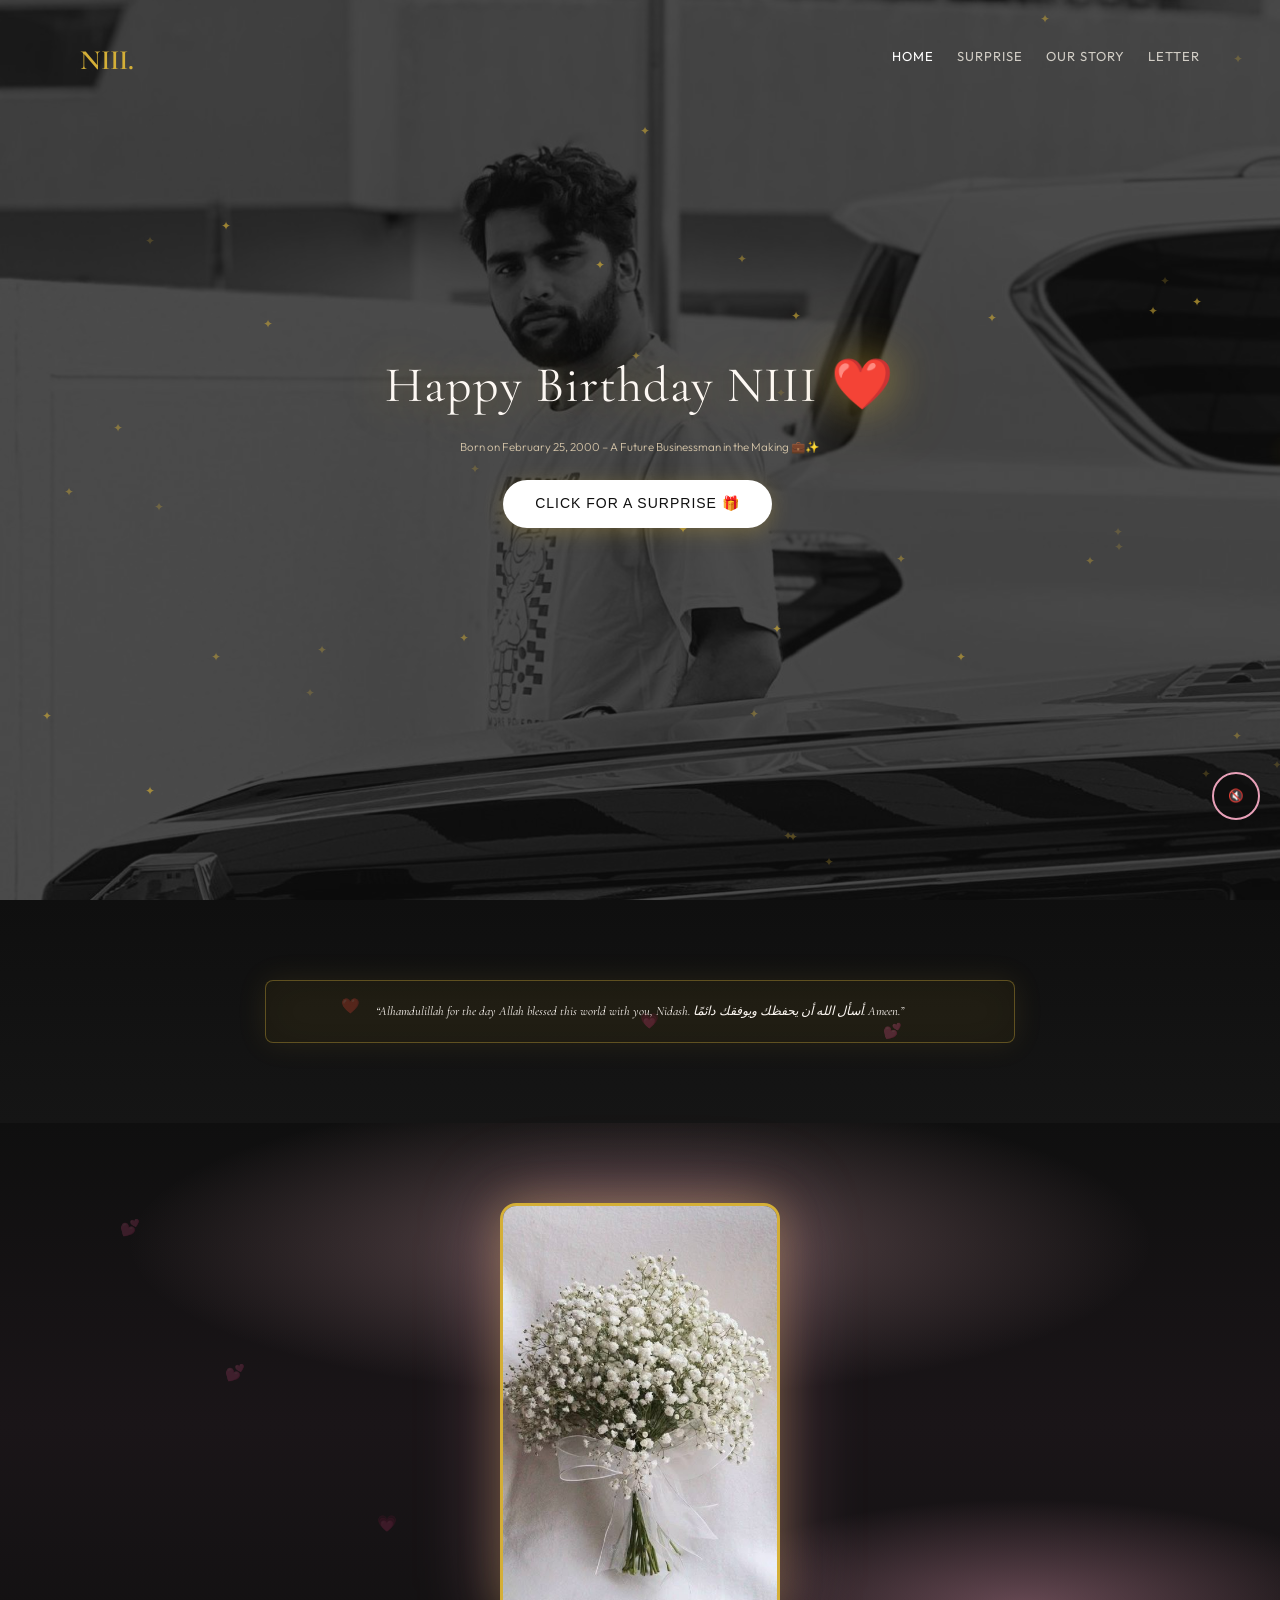
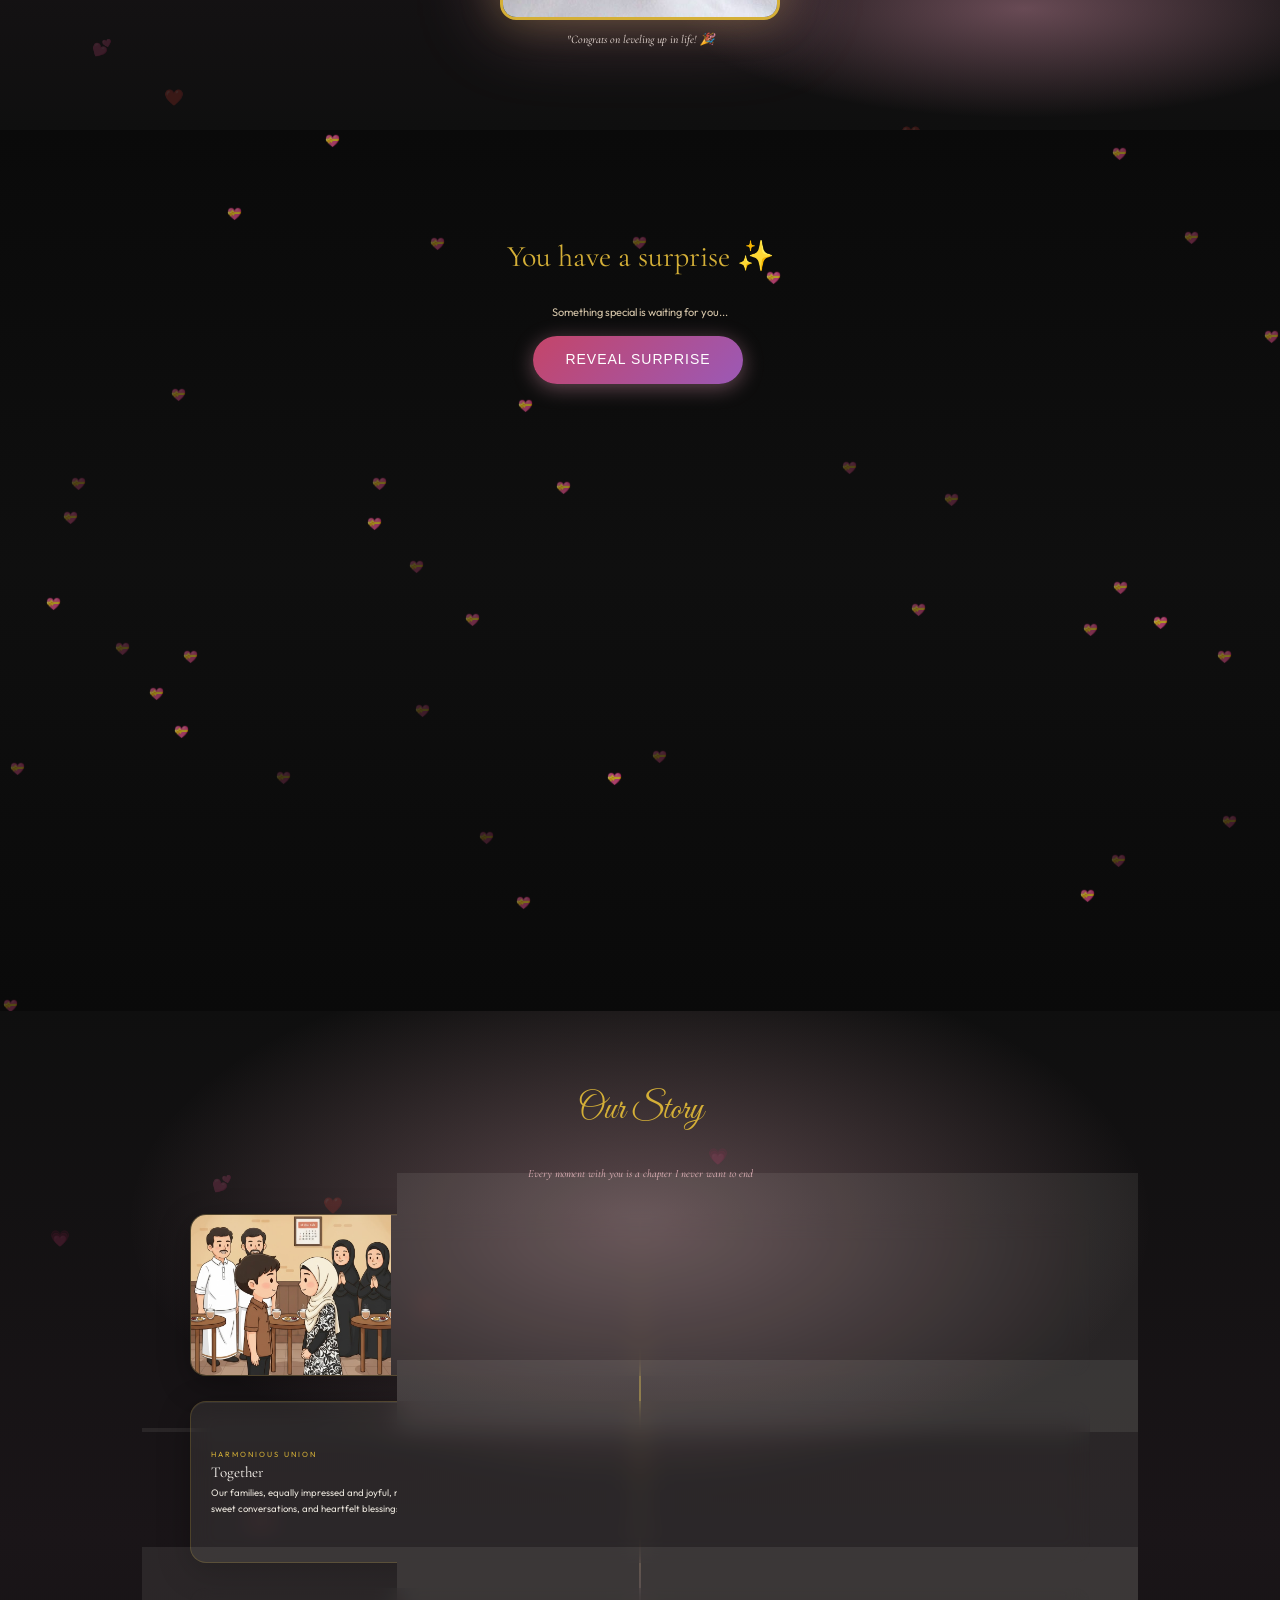
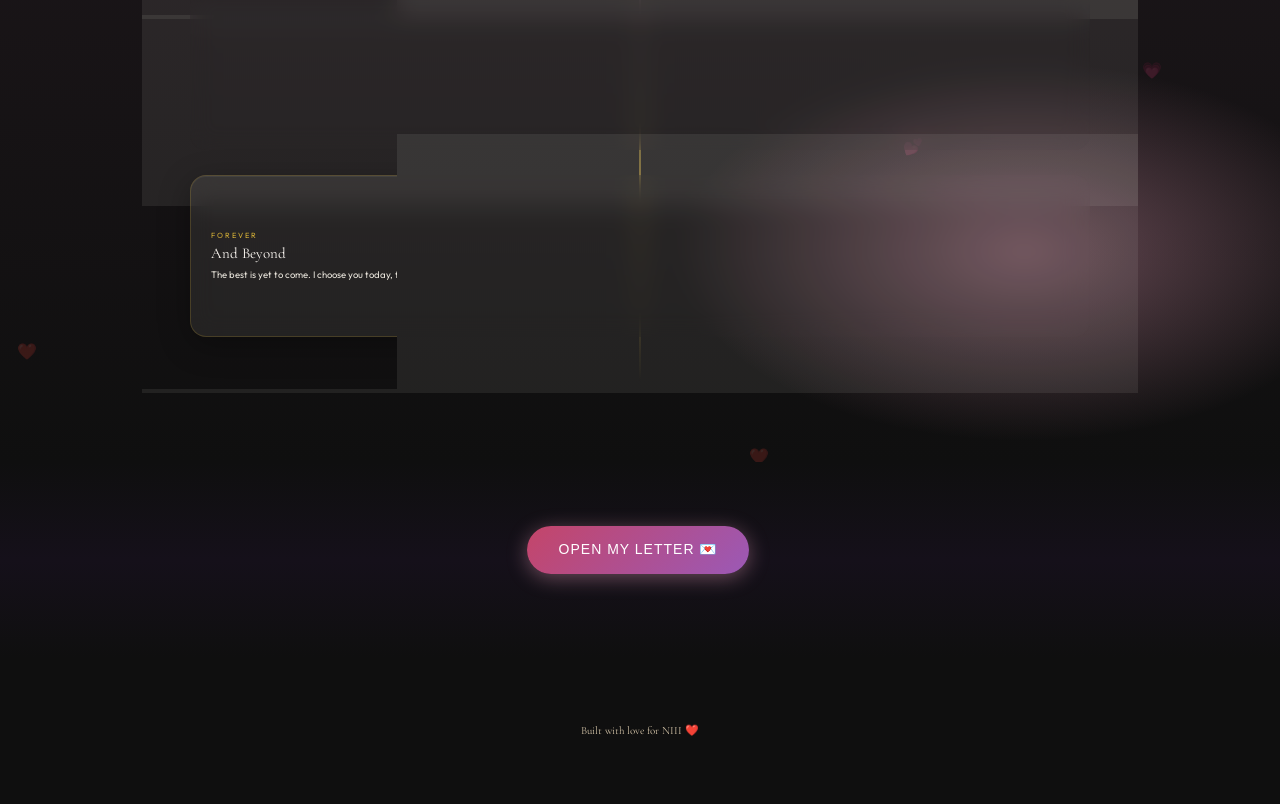
==== commit 92f4b84a: "Update timeline content for clarity and personalization" ====
--- a/index.html
+++ b/index.html
@@ -202,7 +202,7 @@
 							<div class="timeline-content">
 								<span class="timeline-date">The Beginning :: 14-01-2025</span>
 								<h3>First Met</h3>
-								<p>Both arrived with their families, hearts carrying a mix of nervousness and curiosity. The elders spoke first — exchanging smiles, polite questions, and hopeful glances — while the girl and boy sat quietly, stealing brief looks at each other. The clinking of orange juice glasses filled the pauses between their shy smiles.</p>
+								<p> Both of us arrived with our families, our hearts carrying a mix of nervousness and curiosity. The elders spoke first — exchanging smiles, polite questions, and hopeful glances — while you and I sat quietly, stealing brief looks at each other. The clinking of orange juice glasses filled the pauses between our shy smiles.</p>
 							</div>
 						</div>
 					</article>
@@ -212,7 +212,7 @@
 							<div class="timeline-content">
 								<span class="timeline-date">Harmonious Union</span>
 								<h3>Together</h3>
-								<p>Their families, equally impressed and joyful, met often and happily decided to take the relationship forward toward marriage. With growing comfort, sweet chats, and heartfelt blessings from both sides, they stepped ahead together, ready to begin our beautiful journey.</p>
+								<p>Our families, equally impressed and joyful, met often and happily decided to take our relationship forward toward marriage. With growing comfort, sweet conversations, and heartfelt blessings from both sides, we stepped forward together, ready to begin our beautiful journey.</p>
 							</div>
 						</div>
 					</article>
@@ -222,7 +222,7 @@
 							<div class="timeline-content">
 								<span class="timeline-date">Today</span>
 								<h3>Our Now</h3>
-								<p>Building dreams together, one day at a time. You are my always.</p>
+								<p>Miles apart, yet closer every day — building dreams together, one day at a time. You are my always..</p>
 							</div>
 						</div>
 					</article>
